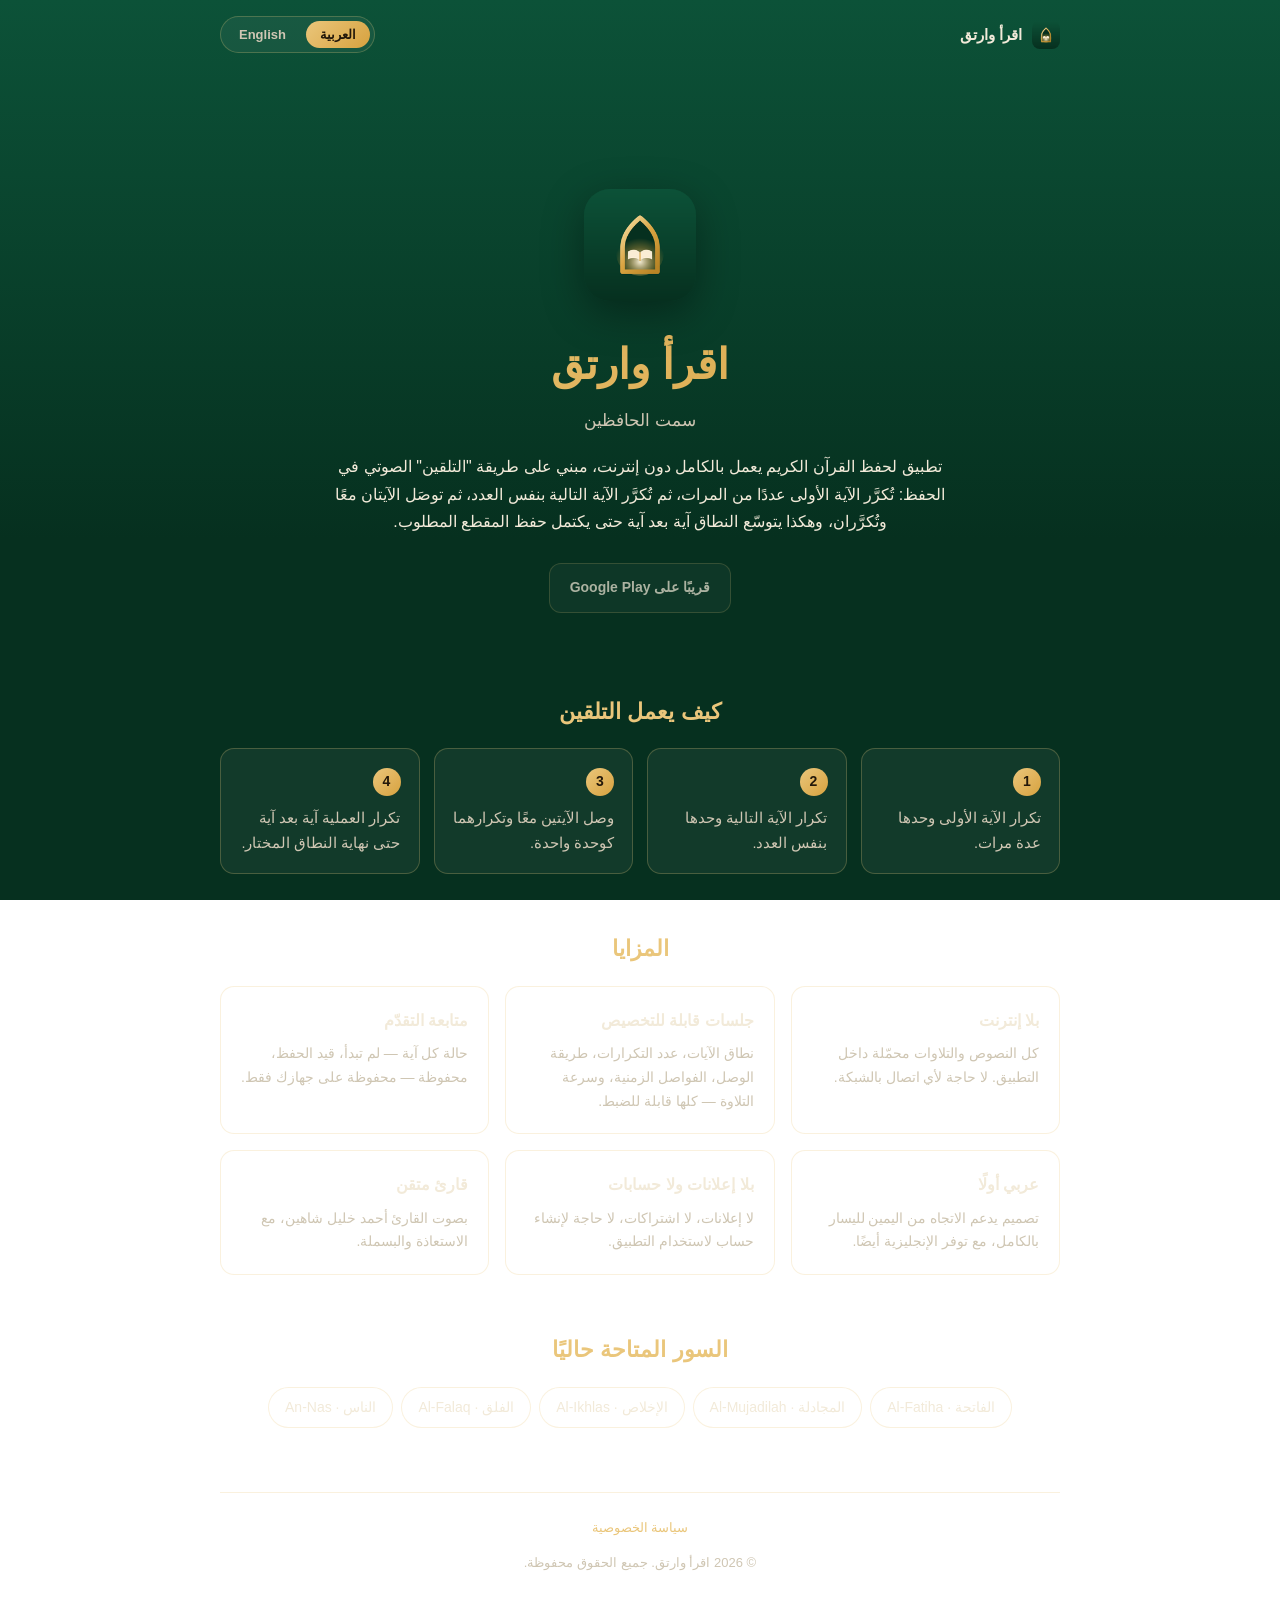
==== index.html @ 50572a0b "Add landing page and privacy policy for Iqra Wartaq Bilingual (Arabic/English) static site describin" ====
<!doctype html>
<html lang="ar">
<head>
<meta charset="utf-8">
<meta name="viewport" content="width=device-width, initial-scale=1">
<title>اقرأ وارتق — Iqra Wartaq</title>
<meta name="description" content="Offline Quran memorization app using talqeen-style spaced audio repetition. تطبيق لحفظ القرآن الكريم بالتكرار الصوتي بطريقة التلقين، دون إنترنت.">
<link rel="icon" href="assets/favicon-32.png">
<link rel="stylesheet" href="style.css">
</head>
<body dir="rtl">

<header class="top">
  <a class="brand-mini" href="index.html">
    <img src="assets/icon-192.png" alt="">
    <span data-lang-panel="ar" class="active">اقرأ وارتق</span>
    <span data-lang-panel="en">Iqra Wartaq</span>
  </a>
  <div class="lang-toggle">
    <button data-lang-btn="ar" class="active">العربية</button>
    <button data-lang-btn="en">English</button>
  </div>
</header>

<div class="wrap">

  <section class="hero">
    <img class="icon" src="assets/icon-192.png" alt="Iqra Wartaq icon">

    <div data-lang-panel="ar" class="active">
      <h1>اقرأ وارتق</h1>
      <p class="slogan">سمت الحافظين</p>
      <p class="pitch">
        تطبيق لحفظ القرآن الكريم يعمل بالكامل دون إنترنت، مبني على طريقة
        "التلقين" الصوتي في الحفظ: تُكرَّر الآية الأولى عددًا من المرات، ثم
        تُكرَّر الآية التالية بنفس العدد، ثم توصَل الآيتان معًا وتُكرَّران،
        وهكذا يتوسّع النطاق آية بعد آية حتى يكتمل حفظ المقطع المطلوب.
      </p>
    </div>
    <div data-lang-panel="en">
      <h1>Iqra Wartaq</h1>
      <p class="slogan">The Path of Those Who Memorize</p>
      <p class="pitch">
        A fully offline Quran memorization (hifz) app built around
        talqeen-style spaced repetition of audio: the app plays one ayah a
        set number of times, then the next ayah the same number of times,
        then joins the two and plays the pair, continuing outward until the
        whole selected range is memorized.
      </p>
    </div>

    <div class="badges">
      <span class="badge disabled">
        <span data-lang-panel="ar" class="active">قريبًا على Google Play</span>
        <span data-lang-panel="en">Coming soon on Google Play</span>
      </span>
    </div>
  </section>

  <section>
    <h2>
      <span data-lang-panel="ar" class="active">كيف يعمل التلقين</span>
      <span data-lang-panel="en">How talqeen works</span>
    </h2>
    <div class="steps">
      <div class="step">
        <span class="num">1</span>
        <p data-lang-panel="ar" class="active">تكرار الآية الأولى وحدها عدة مرات.</p>
        <p data-lang-panel="en">Repeat the first ayah alone, several times.</p>
      </div>
      <div class="step">
        <span class="num">2</span>
        <p data-lang-panel="ar" class="active">تكرار الآية التالية وحدها بنفس العدد.</p>
        <p data-lang-panel="en">Repeat the next ayah alone, the same number of times.</p>
      </div>
      <div class="step">
        <span class="num">3</span>
        <p data-lang-panel="ar" class="active">وصل الآيتين معًا وتكرارهما كوحدة واحدة.</p>
        <p data-lang-panel="en">Join both ayahs and repeat them together as one unit.</p>
      </div>
      <div class="step">
        <span class="num">4</span>
        <p data-lang-panel="ar" class="active">تكرار العملية آية بعد آية حتى نهاية النطاق المختار.</p>
        <p data-lang-panel="en">Repeat the pattern ayah after ayah until the chosen range is complete.</p>
      </div>
    </div>
  </section>

  <section>
    <h2>
      <span data-lang-panel="ar" class="active">المزايا</span>
      <span data-lang-panel="en">Features</span>
    </h2>
    <div class="features">
      <div class="feature">
        <h3 data-lang-panel="ar" class="active">بلا إنترنت</h3>
        <h3 data-lang-panel="en">Fully offline</h3>
        <p data-lang-panel="ar" class="active">كل النصوص والتلاوات محمّلة داخل التطبيق. لا حاجة لأي اتصال بالشبكة.</p>
        <p data-lang-panel="en">Every text and recitation is bundled in the app — no network connection needed, ever.</p>
      </div>
      <div class="feature">
        <h3 data-lang-panel="ar" class="active">جلسات قابلة للتخصيص</h3>
        <h3 data-lang-panel="en">Configurable sessions</h3>
        <p data-lang-panel="ar" class="active">نطاق الآيات، عدد التكرارات، طريقة الوصل، الفواصل الزمنية، وسرعة التلاوة — كلها قابلة للضبط.</p>
        <p data-lang-panel="en">Ayah range, repetition count, connect mode, pause lengths, and playback speed are all adjustable.</p>
      </div>
      <div class="feature">
        <h3 data-lang-panel="ar" class="active">متابعة التقدّم</h3>
        <h3 data-lang-panel="en">Progress tracking</h3>
        <p data-lang-panel="ar" class="active">حالة كل آية — لم تبدأ، قيد الحفظ، محفوظة — محفوظة على جهازك فقط.</p>
        <p data-lang-panel="en">Every ayah's status — not started, in progress, memorized — saved only on your device.</p>
      </div>
      <div class="feature">
        <h3 data-lang-panel="ar" class="active">عربي أولًا</h3>
        <h3 data-lang-panel="en">Arabic-first</h3>
        <p data-lang-panel="ar" class="active">تصميم يدعم الاتجاه من اليمين لليسار بالكامل، مع توفر الإنجليزية أيضًا.</p>
        <p data-lang-panel="en">Full right-to-left layout by default, with an English interface also available.</p>
      </div>
      <div class="feature">
        <h3 data-lang-panel="ar" class="active">بلا إعلانات ولا حسابات</h3>
        <h3 data-lang-panel="en">No ads, no accounts</h3>
        <p data-lang-panel="ar" class="active">لا إعلانات، لا اشتراكات، لا حاجة لإنشاء حساب لاستخدام التطبيق.</p>
        <p data-lang-panel="en">No ads, no subscriptions, no account required to use the app.</p>
      </div>
      <div class="feature">
        <h3 data-lang-panel="ar" class="active">قارئ متقن</h3>
        <h3 data-lang-panel="en">A trusted reciter</h3>
        <p data-lang-panel="ar" class="active">بصوت القارئ أحمد خليل شاهين، مع الاستعاذة والبسملة.</p>
        <p data-lang-panel="en">Recited by Ahmed Khalil Shaheen, with isti'adhah and bismillah.</p>
      </div>
    </div>
  </section>

  <section>
    <h2>
      <span data-lang-panel="ar" class="active">السور المتاحة حاليًا</span>
      <span data-lang-panel="en">Currently available surahs</span>
    </h2>
    <div class="surah-list">
      <span class="surah-chip">الفاتحة · Al-Fatiha</span>
      <span class="surah-chip">المجادلة · Al-Mujadilah</span>
      <span class="surah-chip">الإخلاص · Al-Ikhlas</span>
      <span class="surah-chip">الفلق · Al-Falaq</span>
      <span class="surah-chip">الناس · An-Nas</span>
    </div>
  </section>

  <footer>
    <div class="footer-links">
      <a href="privacy.html">
        <span data-lang-panel="ar" class="active">سياسة الخصوصية</span>
        <span data-lang-panel="en">Privacy Policy</span>
      </a>
    </div>
    <p>
      <span data-lang-panel="ar" class="active">© 2026 اقرأ وارتق. جميع الحقوق محفوظة.</span>
      <span data-lang-panel="en">© 2026 Iqra Wartaq. All rights reserved.</span>
    </p>
  </footer>

</div>

<script src="script.js"></script>
</body>
</html>
---- style.css ----
:root {
  --green-dark: #06301f;
  --green: #0c5238;
  --green-light: #0f6644;
  --gold-light: #eac67b;
  --gold: #d7a23f;
  --ink: #f2ead9;
  --ink-dim: #cfc6b3;
  --card-bg: rgba(255, 255, 255, 0.05);
  --card-border: rgba(234, 198, 123, 0.25);
  --max-width: 880px;
}

* {
  box-sizing: border-box;
}

html {
  scroll-behavior: smooth;
}

body {
  margin: 0;
  min-height: 100vh;
  font-family: "Segoe UI", Tahoma, Geneva, Verdana, sans-serif;
  color: var(--ink);
  background: linear-gradient(180deg, var(--green) 0%, var(--green-dark) 60%);
  background-attachment: fixed;
  line-height: 1.7;
}

body[dir="rtl"] {
  font-family: "Segoe UI", Tahoma, "Arial", sans-serif;
}

a {
  color: var(--gold-light);
}

.wrap {
  max-width: var(--max-width);
  margin: 0 auto;
  padding: 24px 20px 64px;
}

header.top {
  display: flex;
  align-items: center;
  justify-content: space-between;
  padding: 16px 20px;
  max-width: var(--max-width);
  margin: 0 auto;
}

.brand-mini {
  display: flex;
  align-items: center;
  gap: 10px;
  font-weight: 600;
  text-decoration: none;
  color: var(--ink);
  font-size: 15px;
}

.brand-mini img {
  width: 28px;
  height: 28px;
  border-radius: 8px;
}

.lang-toggle {
  display: flex;
  gap: 6px;
  background: var(--card-bg);
  border: 1px solid var(--card-border);
  border-radius: 999px;
  padding: 4px;
}

.lang-toggle button {
  border: none;
  background: transparent;
  color: var(--ink-dim);
  padding: 6px 14px;
  border-radius: 999px;
  cursor: pointer;
  font-size: 13px;
  font-weight: 600;
}

.lang-toggle button.active {
  background: linear-gradient(135deg, var(--gold-light), var(--gold));
  color: #23180a;
}

.hero {
  text-align: center;
  padding: 40px 0 24px;
}

.hero img.icon {
  width: 112px;
  height: 112px;
  border-radius: 26px;
  box-shadow: 0 12px 40px rgba(0, 0, 0, 0.35);
  margin-bottom: 20px;
}

.hero h1 {
  font-size: clamp(28px, 5vw, 42px);
  margin: 0 0 6px;
  background: linear-gradient(135deg, var(--gold-light), var(--gold));
  -webkit-background-clip: text;
  background-clip: text;
  color: transparent;
}

.hero .slogan {
  font-size: 17px;
  color: var(--ink-dim);
  margin: 0 0 18px;
}

.hero p.pitch {
  max-width: 620px;
  margin: 0 auto 28px;
  font-size: 16px;
  color: var(--ink);
}

.badges {
  display: flex;
  justify-content: center;
  flex-wrap: wrap;
  gap: 12px;
}

.badge {
  display: inline-flex;
  align-items: center;
  gap: 8px;
  padding: 12px 20px;
  border-radius: 12px;
  border: 1px solid var(--card-border);
  background: var(--card-bg);
  color: var(--ink);
  font-size: 14px;
  font-weight: 600;
  text-decoration: none;
}

.badge.disabled {
  opacity: 0.7;
  cursor: default;
}

section {
  margin-top: 56px;
}

section h2 {
  font-size: 22px;
  color: var(--gold-light);
  margin-bottom: 18px;
  text-align: center;
}

.steps {
  display: grid;
  grid-template-columns: repeat(auto-fit, minmax(180px, 1fr));
  gap: 14px;
}

.step {
  background: var(--card-bg);
  border: 1px solid var(--card-border);
  border-radius: 14px;
  padding: 18px;
}

.step .num {
  display: inline-flex;
  align-items: center;
  justify-content: center;
  width: 28px;
  height: 28px;
  border-radius: 50%;
  background: linear-gradient(135deg, var(--gold-light), var(--gold));
  color: #23180a;
  font-weight: 700;
  font-size: 14px;
  margin-bottom: 10px;
}

.step p {
  margin: 0;
  font-size: 14.5px;
  color: var(--ink-dim);
}

.features {
  display: grid;
  grid-template-columns: repeat(auto-fit, minmax(220px, 1fr));
  gap: 16px;
}

.feature {
  background: var(--card-bg);
  border: 1px solid var(--card-border);
  border-radius: 14px;
  padding: 20px;
}

.feature h3 {
  margin: 0 0 8px;
  font-size: 16px;
  color: var(--ink);
}

.feature p {
  margin: 0;
  font-size: 14px;
  color: var(--ink-dim);
}

.surah-list {
  display: flex;
  flex-wrap: wrap;
  gap: 8px;
  justify-content: center;
}

.surah-chip {
  background: var(--card-bg);
  border: 1px solid var(--card-border);
  border-radius: 999px;
  padding: 8px 16px;
  font-size: 14px;
}

footer {
  margin-top: 64px;
  padding-top: 24px;
  border-top: 1px solid var(--card-border);
  text-align: center;
  font-size: 13px;
  color: var(--ink-dim);
}

footer a {
  color: var(--gold-light);
  text-decoration: none;
}

footer a:hover {
  text-decoration: underline;
}

.footer-links {
  display: flex;
  justify-content: center;
  gap: 18px;
  margin-bottom: 12px;
  flex-wrap: wrap;
}

/* Privacy policy page */
.policy h1 {
  color: var(--gold-light);
  font-size: 28px;
  text-align: center;
}

.policy .updated {
  text-align: center;
  color: var(--ink-dim);
  font-size: 13px;
  margin-bottom: 40px;
}

.policy h2 {
  color: var(--gold-light);
  font-size: 19px;
  margin-top: 34px;
}

.policy p,
.policy li {
  color: var(--ink);
  font-size: 15px;
}

.policy ul {
  padding-inline-start: 22px;
}

.back-link {
  display: inline-block;
  margin-bottom: 24px;
  font-size: 14px;
}

[data-lang-panel] {
  display: none;
}

[data-lang-panel].active {
  display: block;
}

@media (max-width: 480px) {
  header.top {
    padding: 14px 16px;
  }
  .wrap {
    padding: 16px 16px 48px;
  }
}
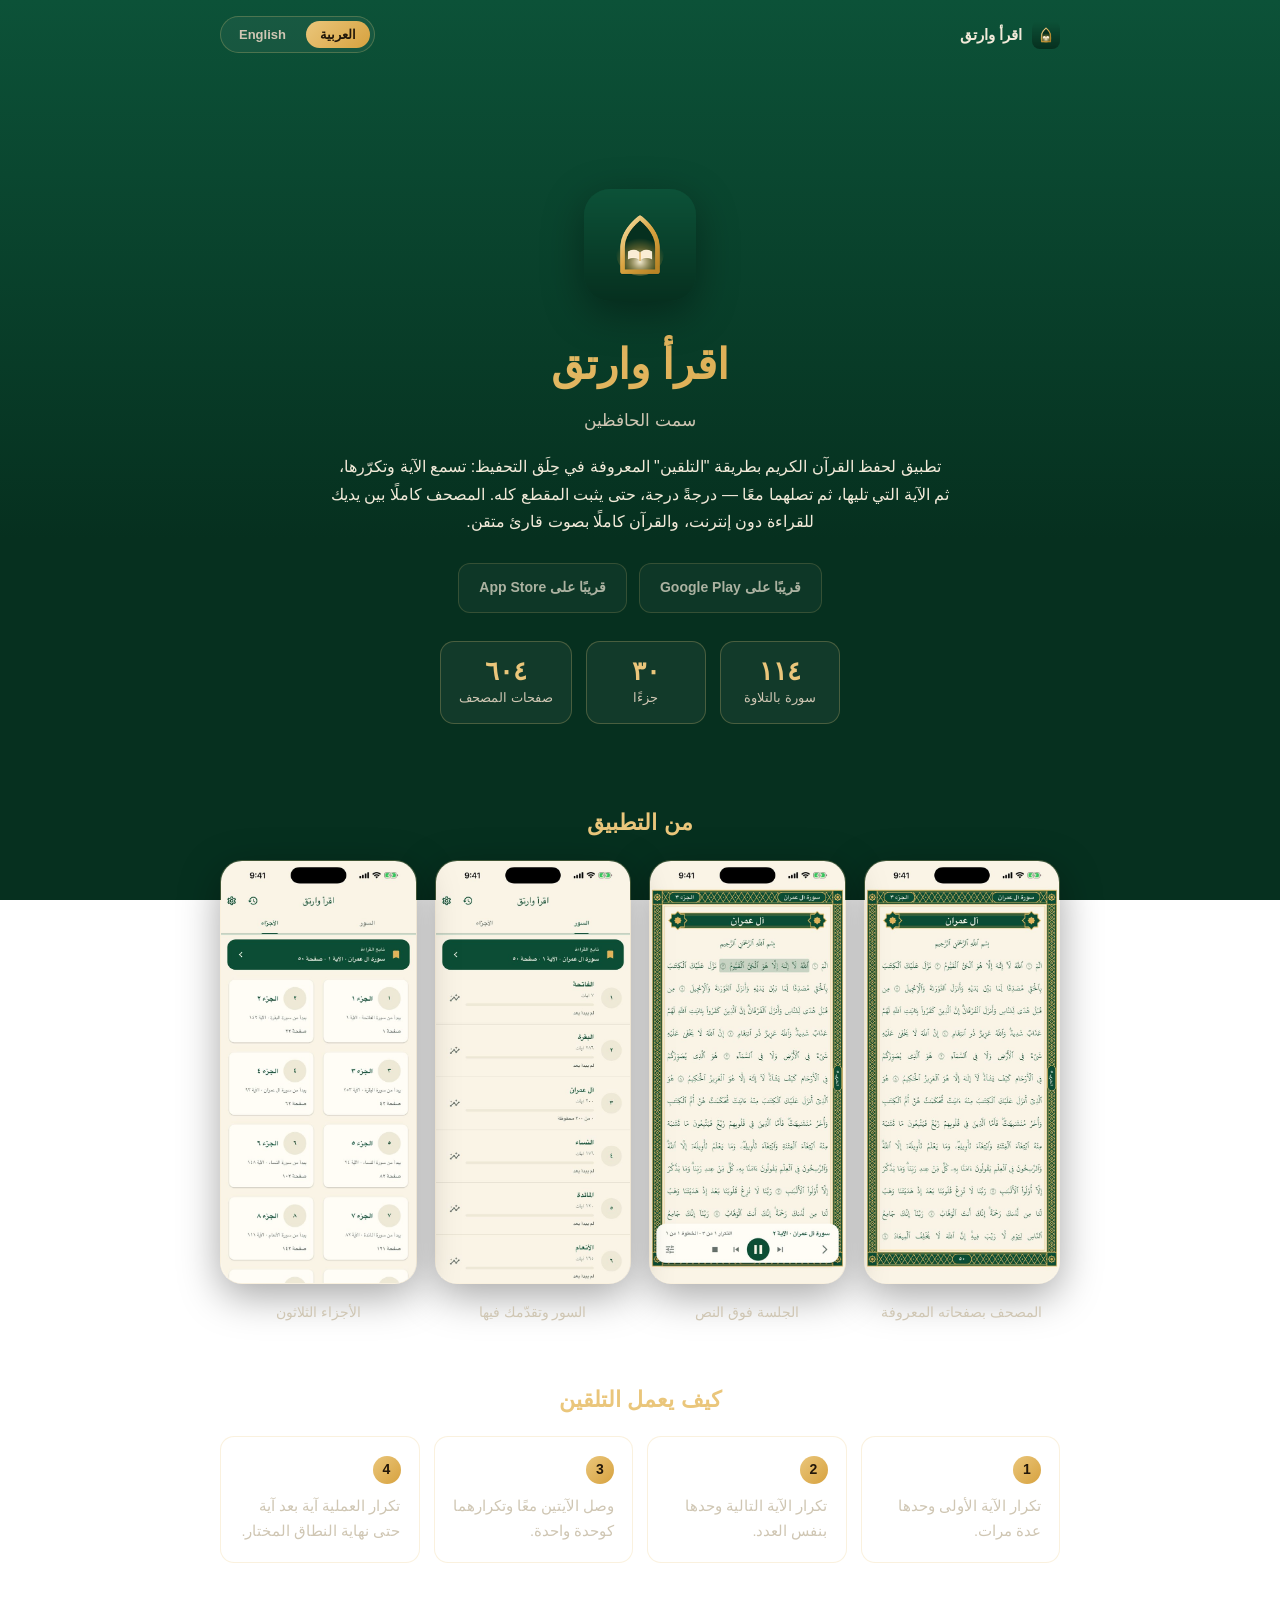
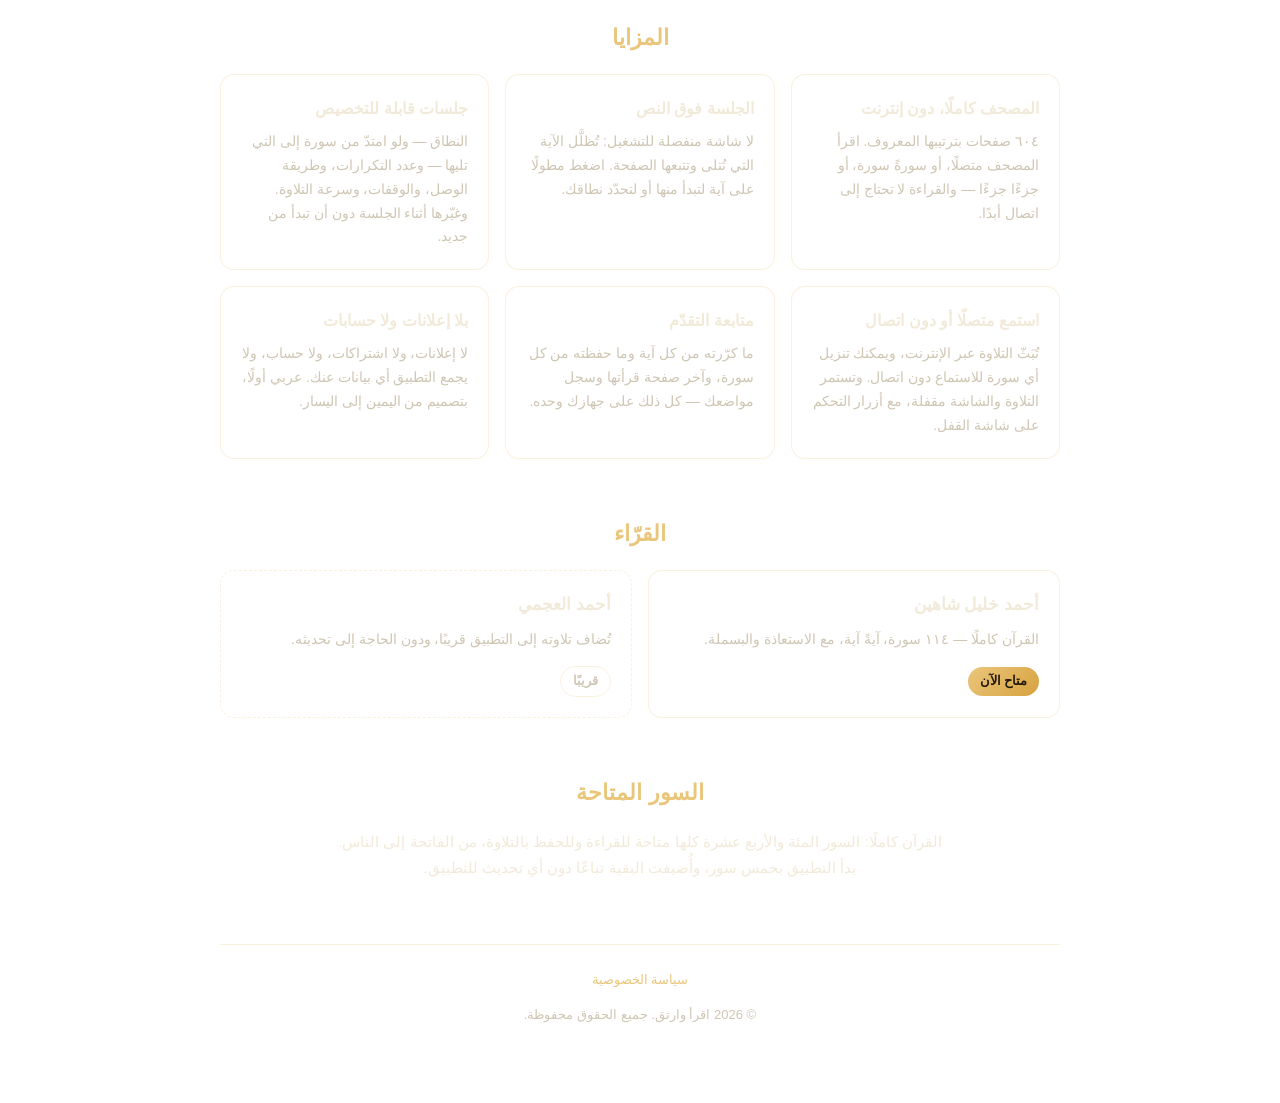
==== commit 2bb3641a: "The site catches up with the app: the whole Quran, the mushaf, and a true privacy policy The landing" ====
--- a/index.html
+++ b/index.html
@@ -4,7 +4,7 @@
 <meta charset="utf-8">
 <meta name="viewport" content="width=device-width, initial-scale=1">
 <title>اقرأ وارتق — Iqra Wartaq</title>
-<meta name="description" content="Offline Quran memorization app using talqeen-style spaced audio repetition. تطبيق لحفظ القرآن الكريم بالتكرار الصوتي بطريقة التلقين، دون إنترنت.">
+<meta name="description" content="Quran memorization by talqeen-style repetition: the whole mushaf to read offline, all 114 surahs recited by Ahmed Khalil Shaheen. تطبيق لحفظ القرآن الكريم بطريقة التلقين: المصحف كاملًا للقراءة دون إنترنت، و١١٤ سورة بصوت الشيخ أحمد خليل شاهين.">
 <link rel="icon" href="assets/favicon-32.png">
 <link rel="stylesheet" href="style.css">
 </head>
@@ -31,21 +31,21 @@
       <h1>اقرأ وارتق</h1>
       <p class="slogan">سمت الحافظين</p>
       <p class="pitch">
-        تطبيق لحفظ القرآن الكريم يعمل بالكامل دون إنترنت، مبني على طريقة
-        "التلقين" الصوتي في الحفظ: تُكرَّر الآية الأولى عددًا من المرات، ثم
-        تُكرَّر الآية التالية بنفس العدد، ثم توصَل الآيتان معًا وتُكرَّران،
-        وهكذا يتوسّع النطاق آية بعد آية حتى يكتمل حفظ المقطع المطلوب.
+        تطبيق لحفظ القرآن الكريم بطريقة "التلقين" المعروفة في حِلَق التحفيظ:
+        تسمع الآية وتكرّرها، ثم الآية التي تليها، ثم تصلهما معًا — درجةً
+        درجة، حتى يثبت المقطع كله. المصحف كاملًا بين يديك للقراءة دون
+        إنترنت، والقرآن كاملًا بصوت قارئ متقن.
       </p>
     </div>
     <div data-lang-panel="en">
       <h1>Iqra Wartaq</h1>
       <p class="slogan">The Path of Those Who Memorize</p>
       <p class="pitch">
-        A fully offline Quran memorization (hifz) app built around
-        talqeen-style spaced repetition of audio: the app plays one ayah a
-        set number of times, then the next ayah the same number of times,
-        then joins the two and plays the pair, continuing outward until the
-        whole selected range is memorized.
+        A Quran memorization (hifz) app built on talqeen, the method of the
+        halaqa: hear an ayah and repeat it, then the next ayah, then both
+        joined together — one rung at a time, until the whole passage holds.
+        The whole mushaf to read offline, and the whole Quran in the voice
+        of a careful reciter.
       </p>
     </div>
 
@@ -54,6 +54,72 @@
         <span data-lang-panel="ar" class="active">قريبًا على Google Play</span>
         <span data-lang-panel="en">Coming soon on Google Play</span>
       </span>
+      <span class="badge disabled">
+        <span data-lang-panel="ar" class="active">قريبًا على App Store</span>
+        <span data-lang-panel="en">Coming soon on the App Store</span>
+      </span>
+    </div>
+
+    <div class="stats">
+      <div class="stat">
+        <strong data-lang-panel="ar" class="active">١١٤</strong>
+        <strong data-lang-panel="en">114</strong>
+        <span data-lang-panel="ar" class="active">سورة بالتلاوة</span>
+        <span data-lang-panel="en">surahs recited</span>
+      </div>
+      <div class="stat">
+        <strong data-lang-panel="ar" class="active">٣٠</strong>
+        <strong data-lang-panel="en">30</strong>
+        <span data-lang-panel="ar" class="active">جزءًا</span>
+        <span data-lang-panel="en">ajzaa</span>
+      </div>
+      <div class="stat">
+        <strong data-lang-panel="ar" class="active">٦٠٤</strong>
+        <strong data-lang-panel="en">604</strong>
+        <span data-lang-panel="ar" class="active">صفحات المصحف</span>
+        <span data-lang-panel="en">mushaf pages</span>
+      </div>
+    </div>
+  </section>
+
+  <section>
+    <h2>
+      <span data-lang-panel="ar" class="active">من التطبيق</span>
+      <span data-lang-panel="en">From the app</span>
+    </h2>
+    <div class="screens">
+      <figure>
+        <img src="assets/screens/01-reading.jpg" loading="lazy" width="600" height="1304"
+             alt="صفحة من المصحف داخل التطبيق — A mushaf page in the app">
+        <figcaption>
+          <span data-lang-panel="ar" class="active">المصحف بصفحاته المعروفة</span>
+          <span data-lang-panel="en">The mushaf, page for page</span>
+        </figcaption>
+      </figure>
+      <figure>
+        <img src="assets/screens/02-session.jpg" loading="lazy" width="600" height="1304"
+             alt="جلسة حفظ فوق نص المصحف — A memorization session over the text">
+        <figcaption>
+          <span data-lang-panel="ar" class="active">الجلسة فوق النص</span>
+          <span data-lang-panel="en">The session, over the text</span>
+        </figcaption>
+      </figure>
+      <figure>
+        <img src="assets/screens/03-home.jpg" loading="lazy" width="600" height="1304"
+             alt="قائمة السور وتقدّم الحفظ — The surah list with progress">
+        <figcaption>
+          <span data-lang-panel="ar" class="active">السور وتقدّمك فيها</span>
+          <span data-lang-panel="en">The surahs, and your progress</span>
+        </figcaption>
+      </figure>
+      <figure>
+        <img src="assets/screens/05-ajzaa.jpg" loading="lazy" width="600" height="1304"
+             alt="الأجزاء الثلاثون — The thirty ajzaa">
+        <figcaption>
+          <span data-lang-panel="ar" class="active">الأجزاء الثلاثون</span>
+          <span data-lang-panel="en">The thirty ajzaa</span>
+        </figcaption>
+      </figure>
     </div>
   </section>
 
@@ -93,56 +159,88 @@
     </h2>
     <div class="features">
       <div class="feature">
-        <h3 data-lang-panel="ar" class="active">بلا إنترنت</h3>
-        <h3 data-lang-panel="en">Fully offline</h3>
-        <p data-lang-panel="ar" class="active">كل النصوص والتلاوات محمّلة داخل التطبيق. لا حاجة لأي اتصال بالشبكة.</p>
-        <p data-lang-panel="en">Every text and recitation is bundled in the app — no network connection needed, ever.</p>
+        <h3 data-lang-panel="ar" class="active">المصحف كاملًا، دون إنترنت</h3>
+        <h3 data-lang-panel="en">The whole mushaf, offline</h3>
+        <p data-lang-panel="ar" class="active">٦٠٤ صفحات بترتيبها المعروف. اقرأ المصحف متصلًا، أو سورةً سورة، أو جزءًا جزءًا — والقراءة لا تحتاج إلى اتصال أبدًا.</p>
+        <p data-lang-panel="en">All 604 pages as they are printed. Read cover to cover, or one surah or one juz at a time — reading never needs a connection.</p>
+      </div>
+      <div class="feature">
+        <h3 data-lang-panel="ar" class="active">الجلسة فوق النص</h3>
+        <h3 data-lang-panel="en">The session plays over the text</h3>
+        <p data-lang-panel="ar" class="active">لا شاشة منفصلة للتشغيل: تُظلَّل الآية التي تُتلى وتتبعها الصفحة. اضغط مطولًا على آية لتبدأ منها أو لتحدّد نطاقك.</p>
+        <p data-lang-panel="en">No separate player screen: the ayah being recited is marked and the page follows it. Long-press an ayah to start from it or to set your range.</p>
       </div>
       <div class="feature">
         <h3 data-lang-panel="ar" class="active">جلسات قابلة للتخصيص</h3>
         <h3 data-lang-panel="en">Configurable sessions</h3>
-        <p data-lang-panel="ar" class="active">نطاق الآيات، عدد التكرارات، طريقة الوصل، الفواصل الزمنية، وسرعة التلاوة — كلها قابلة للضبط.</p>
-        <p data-lang-panel="en">Ayah range, repetition count, connect mode, pause lengths, and playback speed are all adjustable.</p>
+        <p data-lang-panel="ar" class="active">النطاق — ولو امتدّ من سورة إلى التي تليها — وعدد التكرارات، وطريقة الوصل، والوقفات، وسرعة التلاوة. وغيّرها أثناء الجلسة دون أن تبدأ من جديد.</p>
+        <p data-lang-panel="en">The range — even from one surah into the next — the repeats, the way of joining, the pauses and the speed. Change them mid-session without starting over.</p>
+      </div>
+      <div class="feature">
+        <h3 data-lang-panel="ar" class="active">استمع متصلًا أو دون اتصال</h3>
+        <h3 data-lang-panel="en">Stream, or download</h3>
+        <p data-lang-panel="ar" class="active">تُبَثّ التلاوة عبر الإنترنت، ويمكنك تنزيل أي سورة للاستماع دون اتصال. وتستمر التلاوة والشاشة مقفلة، مع أزرار التحكم على شاشة القفل.</p>
+        <p data-lang-panel="en">Recitation streams, and any surah can be downloaded to listen offline. It keeps playing with the screen locked, with controls on the lock screen.</p>
       </div>
       <div class="feature">
         <h3 data-lang-panel="ar" class="active">متابعة التقدّم</h3>
         <h3 data-lang-panel="en">Progress tracking</h3>
-        <p data-lang-panel="ar" class="active">حالة كل آية — لم تبدأ، قيد الحفظ، محفوظة — محفوظة على جهازك فقط.</p>
-        <p data-lang-panel="en">Every ayah's status — not started, in progress, memorized — saved only on your device.</p>
-      </div>
-      <div class="feature">
-        <h3 data-lang-panel="ar" class="active">عربي أولًا</h3>
-        <h3 data-lang-panel="en">Arabic-first</h3>
-        <p data-lang-panel="ar" class="active">تصميم يدعم الاتجاه من اليمين لليسار بالكامل، مع توفر الإنجليزية أيضًا.</p>
-        <p data-lang-panel="en">Full right-to-left layout by default, with an English interface also available.</p>
+        <p data-lang-panel="ar" class="active">ما كرّرته من كل آية وما حفظته من كل سورة، وآخر صفحة قرأتها وسجل مواضعك — كل ذلك على جهازك وحده.</p>
+        <p data-lang-panel="en">How often you have repeated each ayah, what you have memorized of each surah, the last page you read and your recent places — all of it on your device only.</p>
       </div>
       <div class="feature">
         <h3 data-lang-panel="ar" class="active">بلا إعلانات ولا حسابات</h3>
         <h3 data-lang-panel="en">No ads, no accounts</h3>
-        <p data-lang-panel="ar" class="active">لا إعلانات، لا اشتراكات، لا حاجة لإنشاء حساب لاستخدام التطبيق.</p>
-        <p data-lang-panel="en">No ads, no subscriptions, no account required to use the app.</p>
-      </div>
-      <div class="feature">
-        <h3 data-lang-panel="ar" class="active">قارئ متقن</h3>
-        <h3 data-lang-panel="en">A trusted reciter</h3>
-        <p data-lang-panel="ar" class="active">بصوت القارئ أحمد خليل شاهين، مع الاستعاذة والبسملة.</p>
-        <p data-lang-panel="en">Recited by Ahmed Khalil Shaheen, with isti'adhah and bismillah.</p>
-      </div>
-    </div>
-  </section>
-
-  <section>
-    <h2>
-      <span data-lang-panel="ar" class="active">السور المتاحة حاليًا</span>
-      <span data-lang-panel="en">Currently available surahs</span>
-    </h2>
-    <div class="surah-list">
-      <span class="surah-chip">الفاتحة · Al-Fatiha</span>
-      <span class="surah-chip">المجادلة · Al-Mujadilah</span>
-      <span class="surah-chip">الإخلاص · Al-Ikhlas</span>
-      <span class="surah-chip">الفلق · Al-Falaq</span>
-      <span class="surah-chip">الناس · An-Nas</span>
-    </div>
+        <p data-lang-panel="ar" class="active">لا إعلانات، ولا اشتراكات، ولا حساب، ولا يجمع التطبيق أي بيانات عنك. عربي أولًا، بتصميم من اليمين إلى اليسار.</p>
+        <p data-lang-panel="en">No ads, no subscriptions, no account, and the app collects nothing about you. Arabic-first, laid out right to left.</p>
+      </div>
+    </div>
+  </section>
+
+  <section>
+    <h2>
+      <span data-lang-panel="ar" class="active">القرّاء</span>
+      <span data-lang-panel="en">Reciters</span>
+    </h2>
+    <div class="reciters">
+      <div class="reciter">
+        <h3 data-lang-panel="ar" class="active">أحمد خليل شاهين</h3>
+        <h3 data-lang-panel="en">Ahmed Khalil Shaheen</h3>
+        <p data-lang-panel="ar" class="active">القرآن كاملًا — ١١٤ سورة، آيةً آية، مع الاستعاذة والبسملة.</p>
+        <p data-lang-panel="en">The whole Quran — all 114 surahs, ayah by ayah, with isti'adhah and basmala.</p>
+        <span class="tag available">
+          <span data-lang-panel="ar" class="active">متاح الآن</span>
+          <span data-lang-panel="en">Available now</span>
+        </span>
+      </div>
+      <div class="reciter soon">
+        <h3 data-lang-panel="ar" class="active">أحمد العجمي</h3>
+        <h3 data-lang-panel="en">Ahmed Al-Ajmi</h3>
+        <p data-lang-panel="ar" class="active">تُضاف تلاوته إلى التطبيق قريبًا، ودون الحاجة إلى تحديثه.</p>
+        <p data-lang-panel="en">His recitation is being added to the app soon — with no app update needed.</p>
+        <span class="tag">
+          <span data-lang-panel="ar" class="active">قريبًا</span>
+          <span data-lang-panel="en">Coming soon</span>
+        </span>
+      </div>
+    </div>
+  </section>
+
+  <section>
+    <h2>
+      <span data-lang-panel="ar" class="active">السور المتاحة</span>
+      <span data-lang-panel="en">Available surahs</span>
+    </h2>
+    <p class="all-surahs active" data-lang-panel="ar">
+      القرآن كاملًا: السور المئة والأربع عشرة كلها متاحة للقراءة وللحفظ
+      بالتلاوة، من الفاتحة إلى الناس. بدأ التطبيق بخمس سور، وأُضيفت البقية
+      تباعًا دون أي تحديث للتطبيق.
+    </p>
+    <p class="all-surahs" data-lang-panel="en">
+      The whole Quran: all 114 surahs are there to read and to memorize with
+      recitation, from Al-Fatiha to An-Nas. The app began with five surahs;
+      the rest were added one after another with no app update at all.
+    </p>
   </section>
 
   <footer>
--- a/style.css
+++ b/style.css
@@ -238,6 +238,111 @@
   font-size: 14px;
 }
 
+.stats {
+  display: flex;
+  justify-content: center;
+  flex-wrap: wrap;
+  gap: 14px;
+  margin-top: 28px;
+}
+
+.stat {
+  min-width: 120px;
+  padding: 14px 18px;
+  border-radius: 14px;
+  border: 1px solid var(--card-border);
+  background: var(--card-bg);
+}
+
+.stat strong {
+  font-size: 26px;
+  line-height: 1.2;
+  color: var(--gold-light);
+}
+
+.stat span {
+  font-size: 13px;
+  color: var(--ink-dim);
+}
+
+.screens {
+  display: grid;
+  grid-template-columns: repeat(auto-fit, minmax(170px, 1fr));
+  gap: 18px;
+}
+
+.screens figure {
+  margin: 0;
+  text-align: center;
+}
+
+.screens img {
+  width: 100%;
+  height: auto;
+  border-radius: 22px;
+  border: 1px solid var(--card-border);
+  box-shadow: 0 12px 40px rgba(0, 0, 0, 0.35);
+}
+
+.screens figcaption {
+  margin-top: 10px;
+  font-size: 13.5px;
+  color: var(--ink-dim);
+}
+
+.reciters {
+  display: grid;
+  grid-template-columns: repeat(auto-fit, minmax(240px, 1fr));
+  gap: 16px;
+}
+
+.reciter {
+  background: var(--card-bg);
+  border: 1px solid var(--card-border);
+  border-radius: 14px;
+  padding: 20px;
+}
+
+.reciter.soon {
+  border-style: dashed;
+}
+
+.reciter h3 {
+  margin: 0 0 8px;
+  font-size: 17px;
+  color: var(--ink);
+}
+
+.reciter p {
+  margin: 0 0 14px;
+  font-size: 14px;
+  color: var(--ink-dim);
+}
+
+.tag {
+  display: inline-block;
+  padding: 4px 12px;
+  border-radius: 999px;
+  border: 1px solid var(--card-border);
+  font-size: 12.5px;
+  font-weight: 600;
+  color: var(--ink-dim);
+}
+
+.tag.available {
+  border: none;
+  background: linear-gradient(135deg, var(--gold-light), var(--gold));
+  color: #23180a;
+}
+
+.all-surahs {
+  max-width: 620px;
+  margin: 0 auto;
+  text-align: center;
+  font-size: 15px;
+  color: var(--ink);
+}
+
 footer {
   margin-top: 64px;
   padding-top: 24px;
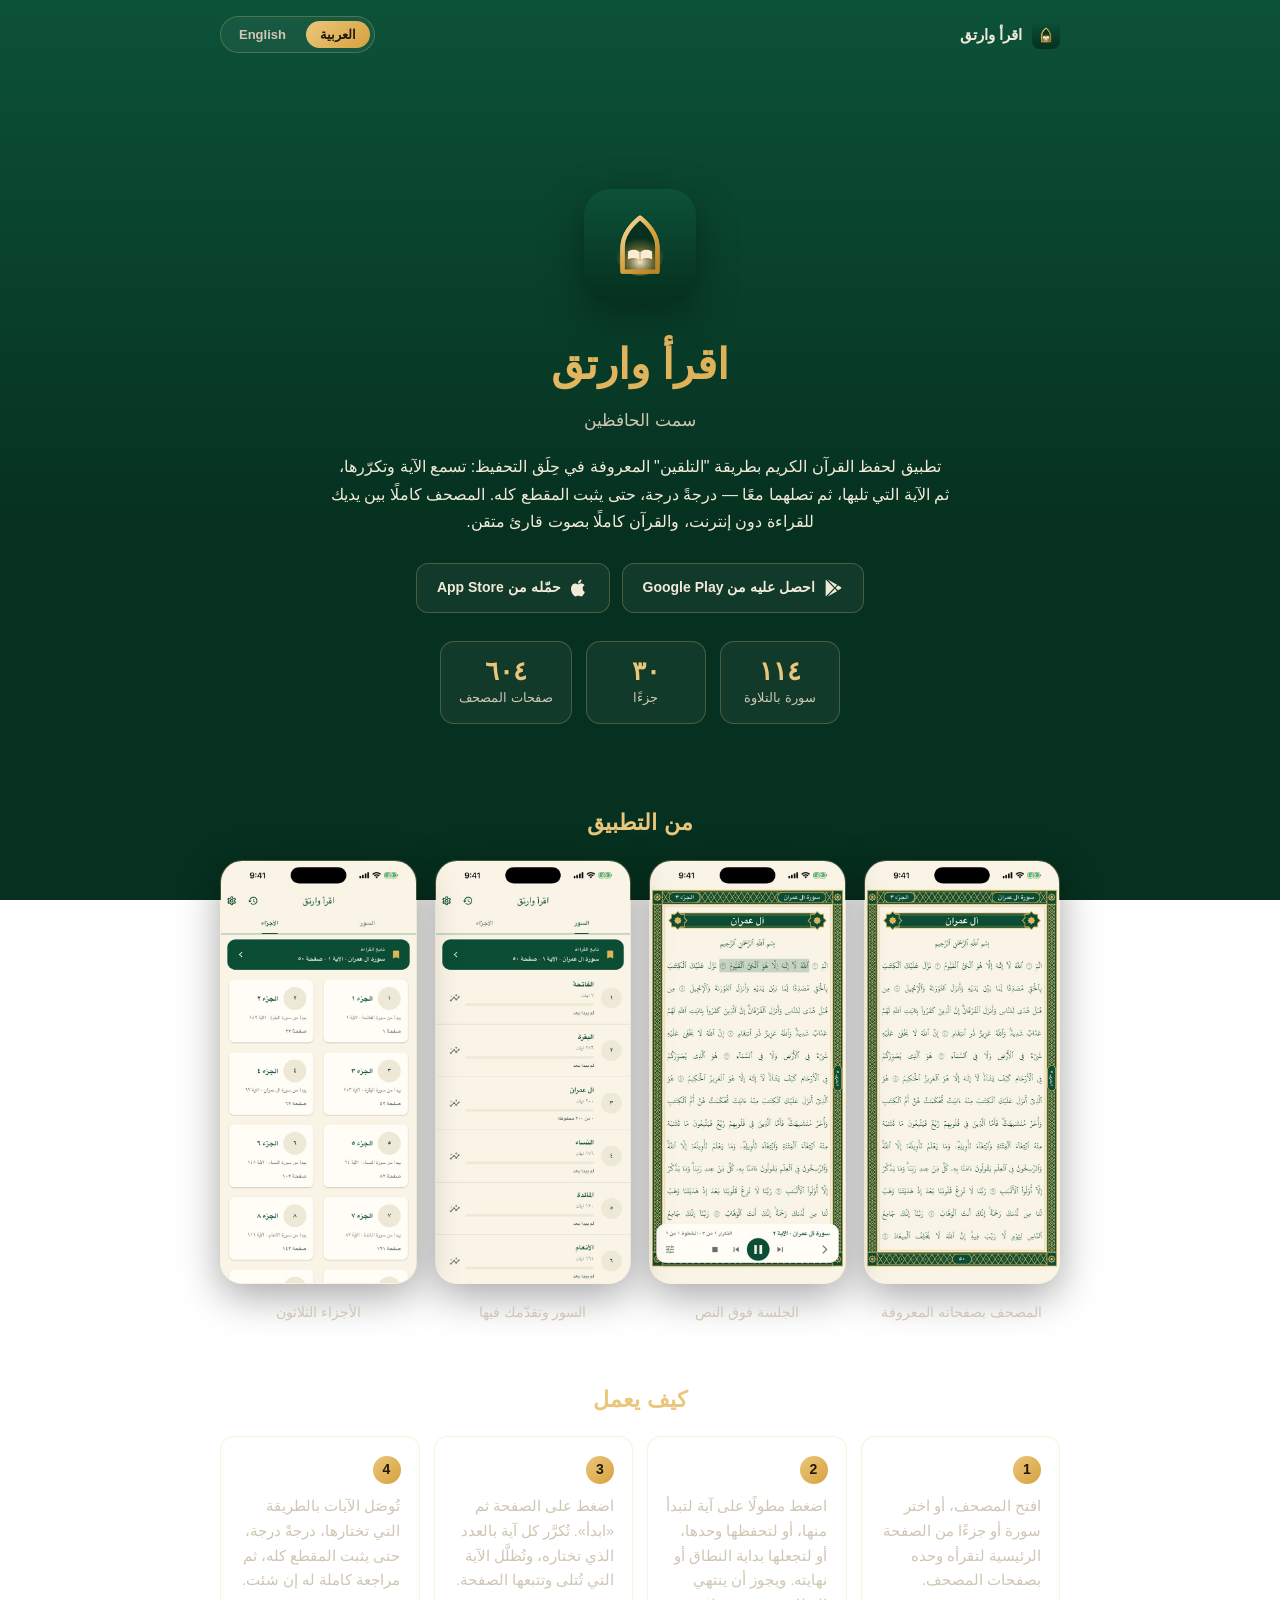
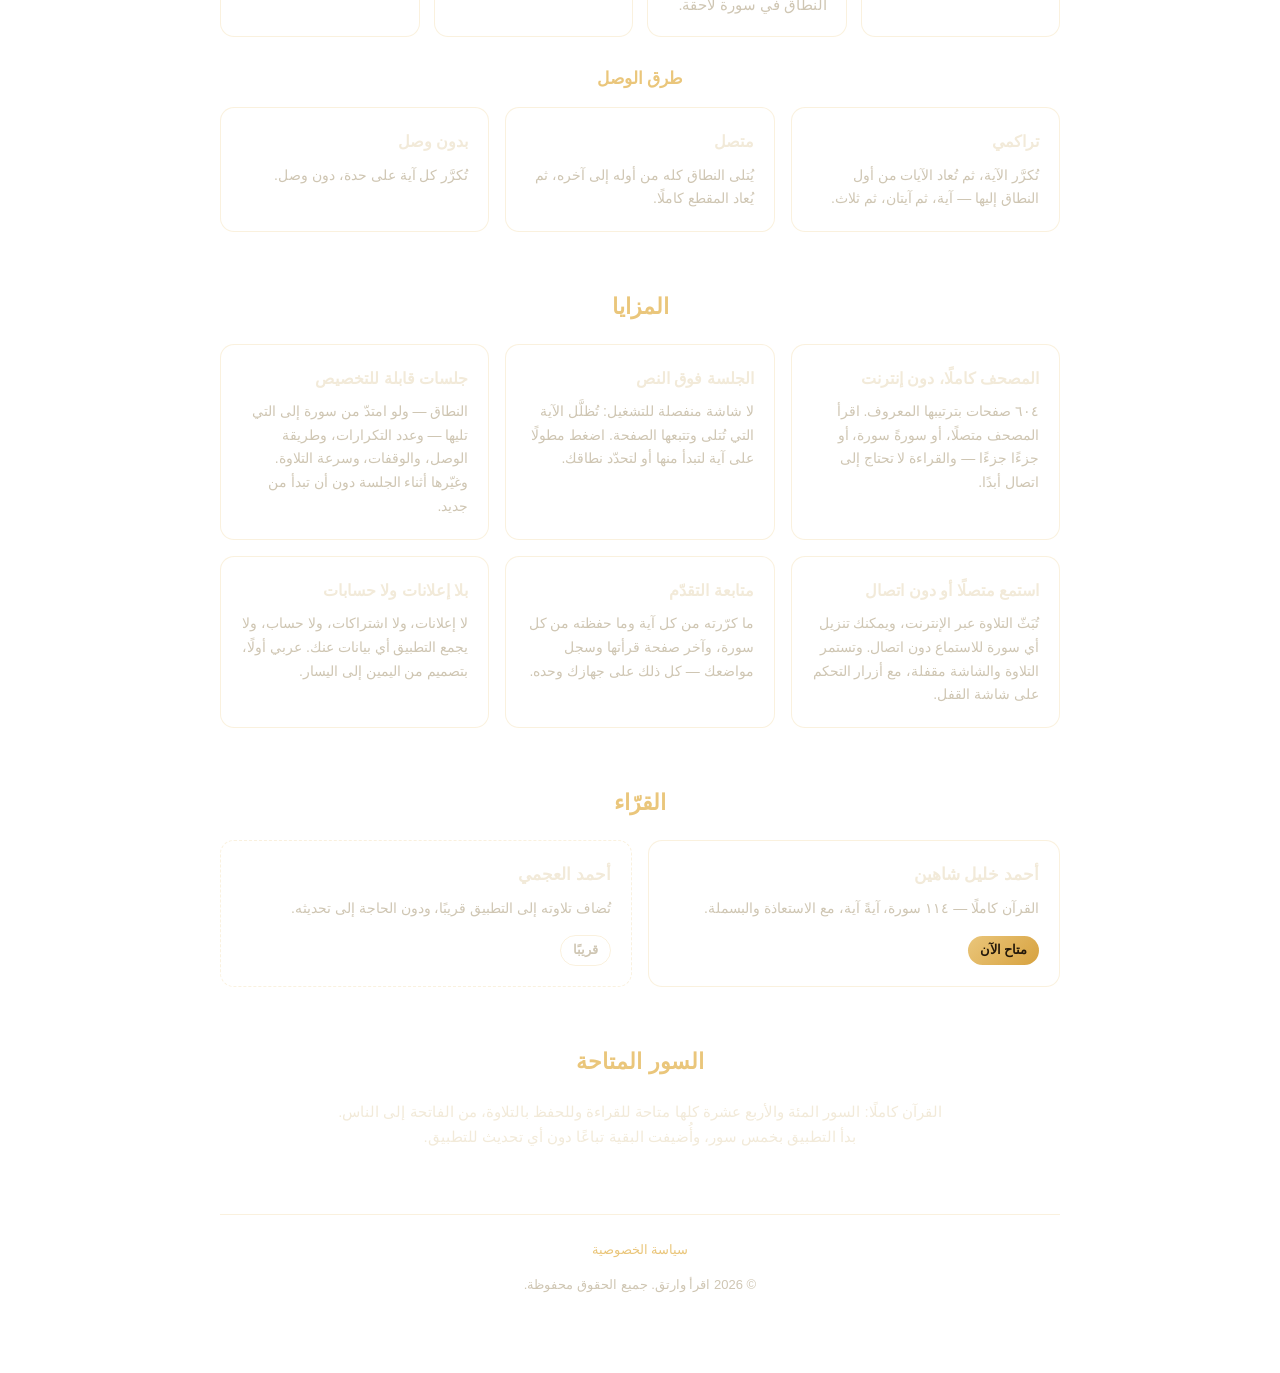
==== commit c4b1933c: "The app is on both stores: real store links, and how it works as the app does it The hero's "coming " ====
--- a/index.html
+++ b/index.html
@@ -50,14 +50,16 @@
     </div>
 
     <div class="badges">
-      <span class="badge disabled">
-        <span data-lang-panel="ar" class="active">قريبًا على Google Play</span>
-        <span data-lang-panel="en">Coming soon on Google Play</span>
-      </span>
-      <span class="badge disabled">
-        <span data-lang-panel="ar" class="active">قريبًا على App Store</span>
-        <span data-lang-panel="en">Coming soon on the App Store</span>
-      </span>
+      <a class="badge" href="https://play.google.com/store/apps/details?id=com.mirqat.app" target="_blank" rel="noopener">
+        <svg aria-hidden="true" viewBox="0 0 24 24" width="20" height="20"><path fill="currentColor" d="M3.6 2.2c-.3.3-.4.7-.4 1.2v17.2c0 .5.1.9.4 1.2l9.6-9.8-9.6-9.8Zm10.6 10.8 2.7 2.8-11.4 6.5 8.7-9.3Zm0-2L5.5 1.7l11.4 6.5-2.7 2.8Zm3.9-2.1 3.2 1.8c.9.5.9 1.8 0 2.3l-3.2 1.8-3-3 3-2.9Z"/></svg>
+        <span data-lang-panel="ar" class="active">احصل عليه من Google Play</span>
+        <span data-lang-panel="en">Get it on Google Play</span>
+      </a>
+      <a class="badge" href="https://apps.apple.com/us/app/%D8%A7%D9%82%D8%B1%D8%A3-%D9%88%D8%A7%D8%B1%D8%AA%D9%82/id6814146056" target="_blank" rel="noopener">
+        <svg aria-hidden="true" viewBox="0 0 24 24" width="20" height="20"><path fill="currentColor" d="M16.4 12.6c0-2.6 2.1-3.8 2.2-3.9-1.2-1.8-3.1-2-3.8-2-1.6-.2-3.1.9-3.9.9-.8 0-2-.9-3.4-.9-1.7 0-3.3 1-4.2 2.6-1.8 3.1-.5 7.7 1.3 10.2.9 1.2 1.9 2.6 3.2 2.6 1.3-.1 1.8-.8 3.3-.8 1.6 0 2 .8 3.4.8 1.4 0 2.3-1.3 3.1-2.5 1-1.4 1.4-2.8 1.4-2.9 0 0-2.6-1-2.6-4.1ZM13.9 5c.7-.9 1.2-2 1.1-3.2-1 0-2.3.7-3 1.6-.7.8-1.2 2-1.1 3.1 1.1.1 2.3-.6 3-1.5Z"/></svg>
+        <span data-lang-panel="ar" class="active">حمّله من App Store</span>
+        <span data-lang-panel="en">Download on the App Store</span>
+      </a>
     </div>
 
     <div class="stats">
@@ -125,29 +127,54 @@
 
   <section>
     <h2>
-      <span data-lang-panel="ar" class="active">كيف يعمل التلقين</span>
-      <span data-lang-panel="en">How talqeen works</span>
+      <span data-lang-panel="ar" class="active">كيف يعمل</span>
+      <span data-lang-panel="en">How it works</span>
     </h2>
     <div class="steps">
       <div class="step">
         <span class="num">1</span>
-        <p data-lang-panel="ar" class="active">تكرار الآية الأولى وحدها عدة مرات.</p>
-        <p data-lang-panel="en">Repeat the first ayah alone, several times.</p>
+        <p data-lang-panel="ar" class="active">افتح المصحف، أو اختر سورة أو جزءًا من الصفحة الرئيسية لتقرأه وحده بصفحات المصحف.</p>
+        <p data-lang-panel="en">Open the mushaf, or choose a surah or a juz from the home page to read on its own, in the mushaf's pages.</p>
       </div>
       <div class="step">
         <span class="num">2</span>
-        <p data-lang-panel="ar" class="active">تكرار الآية التالية وحدها بنفس العدد.</p>
-        <p data-lang-panel="en">Repeat the next ayah alone, the same number of times.</p>
+        <p data-lang-panel="ar" class="active">اضغط مطولًا على آية لتبدأ منها، أو لتحفظها وحدها، أو لتجعلها بداية النطاق أو نهايته. ويجوز أن ينتهي النطاق في سورة لاحقة.</p>
+        <p data-lang-panel="en">Long-press an ayah to start from it, to memorize it alone, or to make it the start or the end of your range. A range may end in a later surah.</p>
       </div>
       <div class="step">
         <span class="num">3</span>
-        <p data-lang-panel="ar" class="active">وصل الآيتين معًا وتكرارهما كوحدة واحدة.</p>
-        <p data-lang-panel="en">Join both ayahs and repeat them together as one unit.</p>
+        <p data-lang-panel="ar" class="active">اضغط على الصفحة ثم «ابدأ». تُكرَّر كل آية بالعدد الذي تختاره، وتُظلَّل الآية التي تُتلى وتتبعها الصفحة.</p>
+        <p data-lang-panel="en">Tap the page, then Start. Each ayah is repeated as many times as you choose; the ayah being recited is marked and the page follows it.</p>
       </div>
       <div class="step">
         <span class="num">4</span>
-        <p data-lang-panel="ar" class="active">تكرار العملية آية بعد آية حتى نهاية النطاق المختار.</p>
-        <p data-lang-panel="en">Repeat the pattern ayah after ayah until the chosen range is complete.</p>
+        <p data-lang-panel="ar" class="active">تُوصَل الآيات بالطريقة التي تختارها، درجةً درجة، حتى يثبت المقطع كله، ثم مراجعة كاملة له إن شئت.</p>
+        <p data-lang-panel="en">The ayahs are joined the way you choose, one rung at a time, until the whole passage holds, with a full review of it at the end if you wish.</p>
+      </div>
+    </div>
+
+    <h3 class="sub">
+      <span data-lang-panel="ar" class="active">طرق الوصل</span>
+      <span data-lang-panel="en">Ways of joining</span>
+    </h3>
+    <div class="features">
+      <div class="feature">
+        <h3 data-lang-panel="ar" class="active">تراكمي</h3>
+        <h3 data-lang-panel="en">Cumulative</h3>
+        <p data-lang-panel="ar" class="active">تُكرَّر الآية، ثم تُعاد الآيات من أول النطاق إليها — آية، ثم آيتان، ثم ثلاث.</p>
+        <p data-lang-panel="en">An ayah is repeated, then everything from the start of the range up to it — one ayah, then two, then three.</p>
+      </div>
+      <div class="feature">
+        <h3 data-lang-panel="ar" class="active">متصل</h3>
+        <h3 data-lang-panel="en">Continuous</h3>
+        <p data-lang-panel="ar" class="active">يُتلى النطاق كله من أوله إلى آخره، ثم يُعاد المقطع كاملًا.</p>
+        <p data-lang-panel="en">The whole range is recited straight through, then the whole pass repeats.</p>
+      </div>
+      <div class="feature">
+        <h3 data-lang-panel="ar" class="active">بدون وصل</h3>
+        <h3 data-lang-panel="en">No joining</h3>
+        <p data-lang-panel="ar" class="active">تُكرَّر كل آية على حدة، دون وصل.</p>
+        <p data-lang-panel="en">Each ayah is repeated on its own.</p>
       </div>
     </div>
   </section>
--- a/style.css
+++ b/style.css
@@ -149,6 +149,12 @@
   text-decoration: none;
 }
 
+a.badge:hover,
+a.badge:focus-visible {
+  border-color: var(--gold);
+  color: var(--gold-light);
+}
+
 .badge.disabled {
   opacity: 0.7;
   cursor: default;
@@ -198,6 +204,13 @@
   color: var(--ink-dim);
 }
 
+h3.sub {
+  margin: 28px 0 14px;
+  font-size: 17px;
+  color: var(--gold-light);
+  text-align: center;
+}
+
 .features {
   display: grid;
   grid-template-columns: repeat(auto-fit, minmax(220px, 1fr));
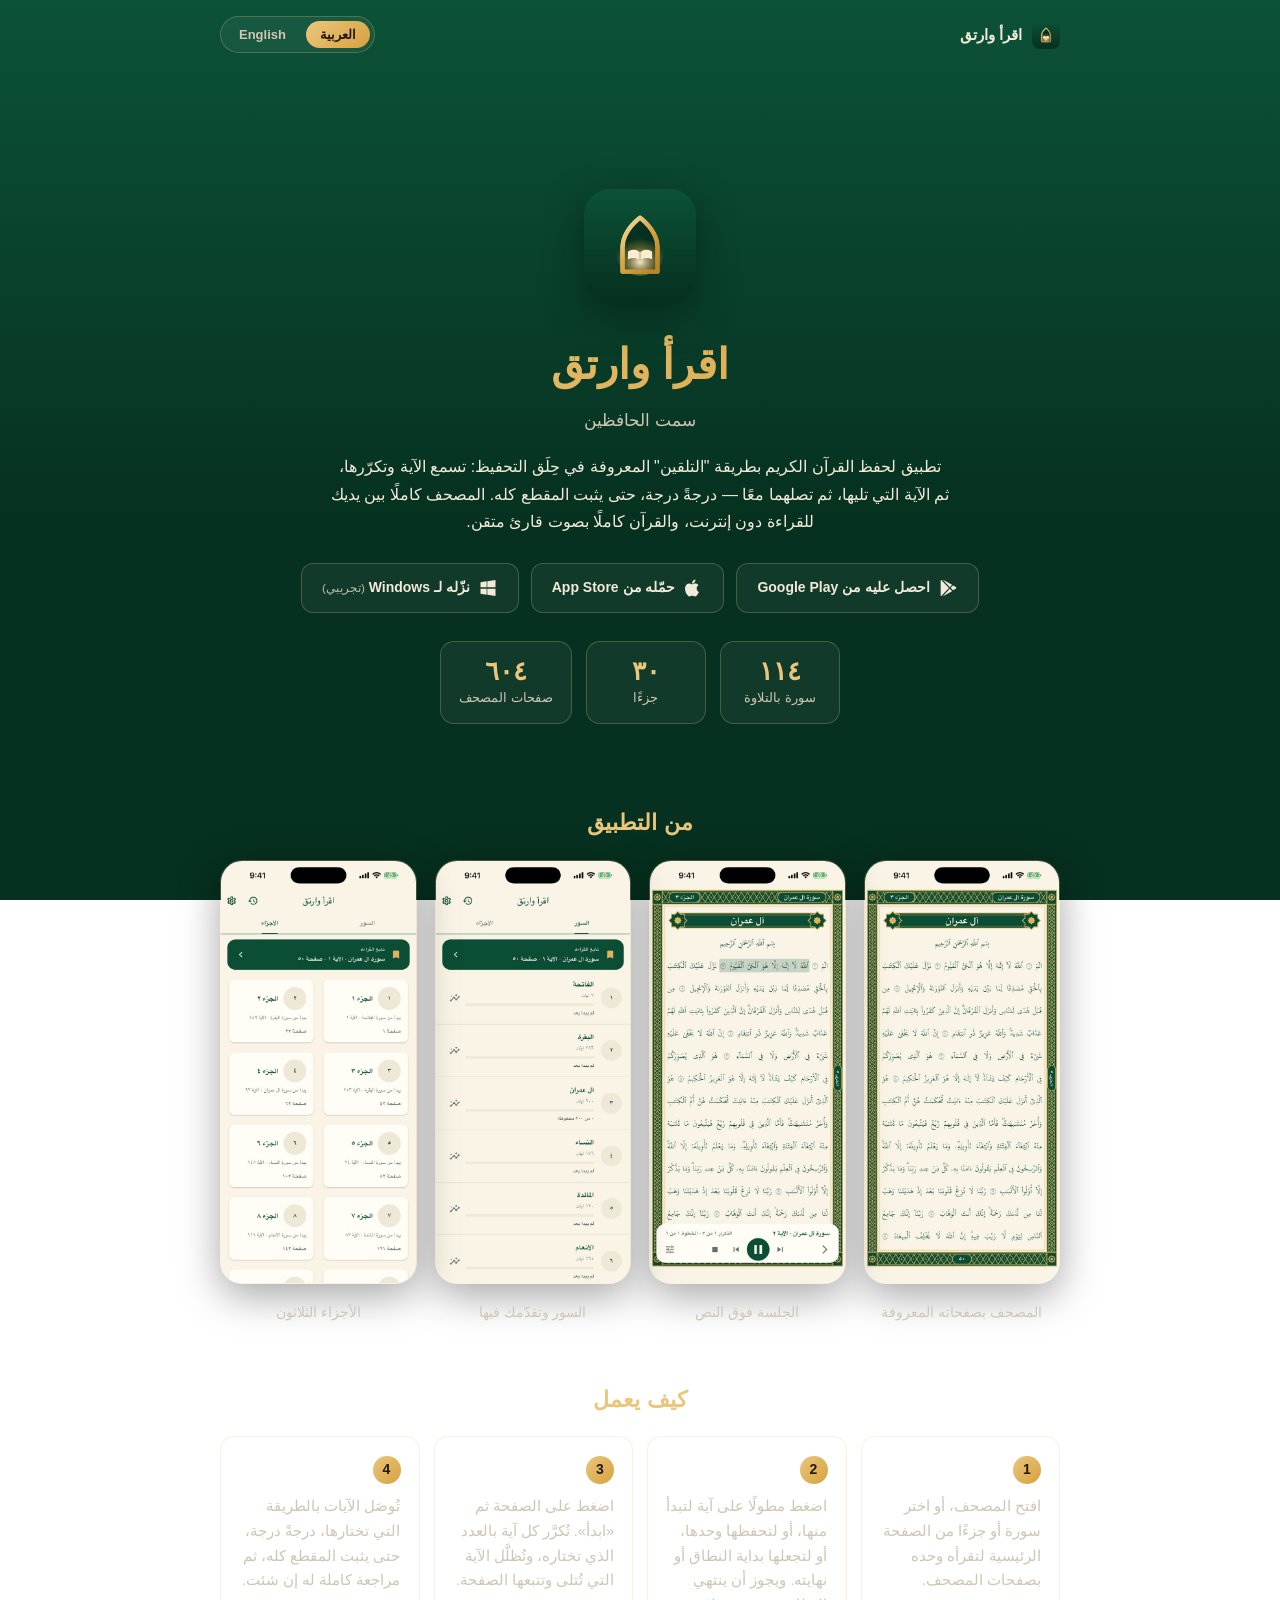
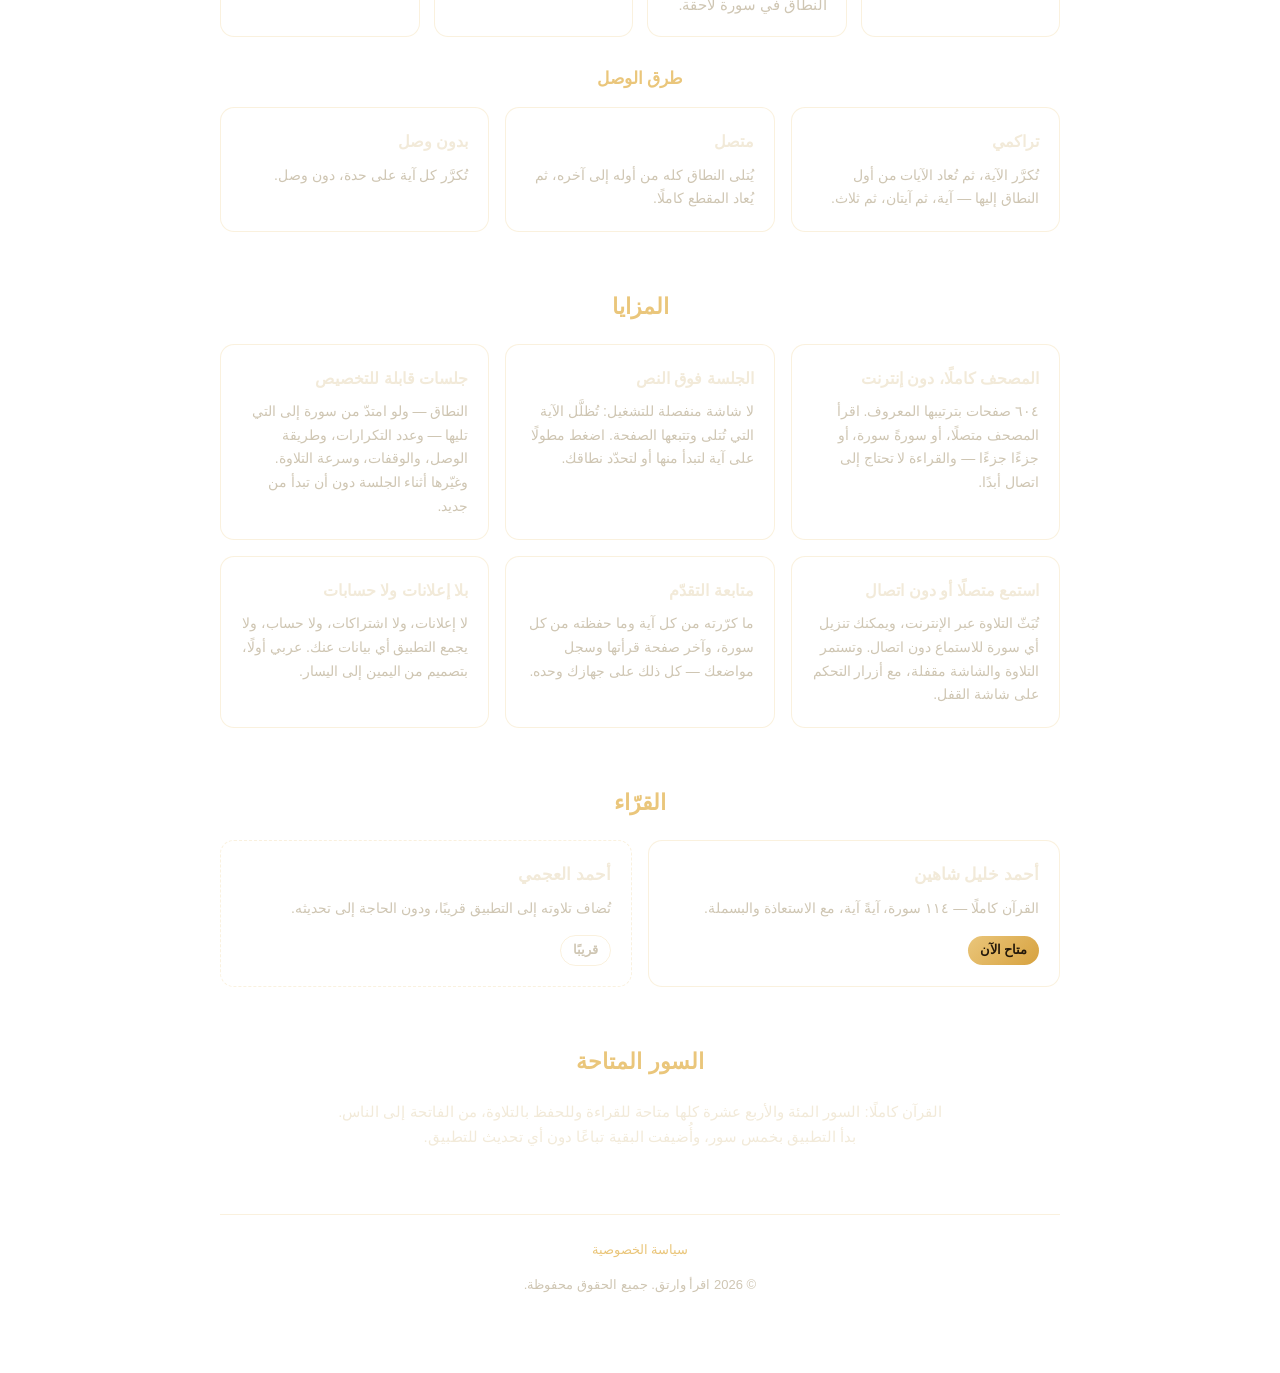
==== commit 840dfe62: "A Windows download beside the two stores The button fetches the zip from this repo's latest GitHub r" ====
--- a/index.html
+++ b/index.html
@@ -60,6 +60,11 @@
         <span data-lang-panel="ar" class="active">حمّله من App Store</span>
         <span data-lang-panel="en">Download on the App Store</span>
       </a>
+      <a class="badge" href="https://github.com/AhmedElsersi/iqra-wartaq/releases/latest/download/iqra-wartaq-windows-x64.zip" download>
+        <svg aria-hidden="true" viewBox="0 0 24 24" width="20" height="20"><path fill="currentColor" d="M3 5.1 10.4 4v7.2H3V5.1Zm0 13.8 7.4 1.1v-7.1H3v6Zm8.2 1.2L21 21.5v-8.6h-9.8v7.2Zm0-16.2v7.3H21V2.5l-9.8 1.4Z"/></svg>
+        <span data-lang-panel="ar" class="active">نزّله لـ Windows <small>(تجريبي)</small></span>
+        <span data-lang-panel="en">Download for Windows <small>(beta)</small></span>
+      </a>
     </div>
 
     <div class="stats">
--- a/style.css
+++ b/style.css
@@ -155,6 +155,11 @@
   color: var(--gold-light);
 }
 
+.badge small {
+  font-weight: 400;
+  opacity: 0.75;
+}
+
 .badge.disabled {
   opacity: 0.7;
   cursor: default;
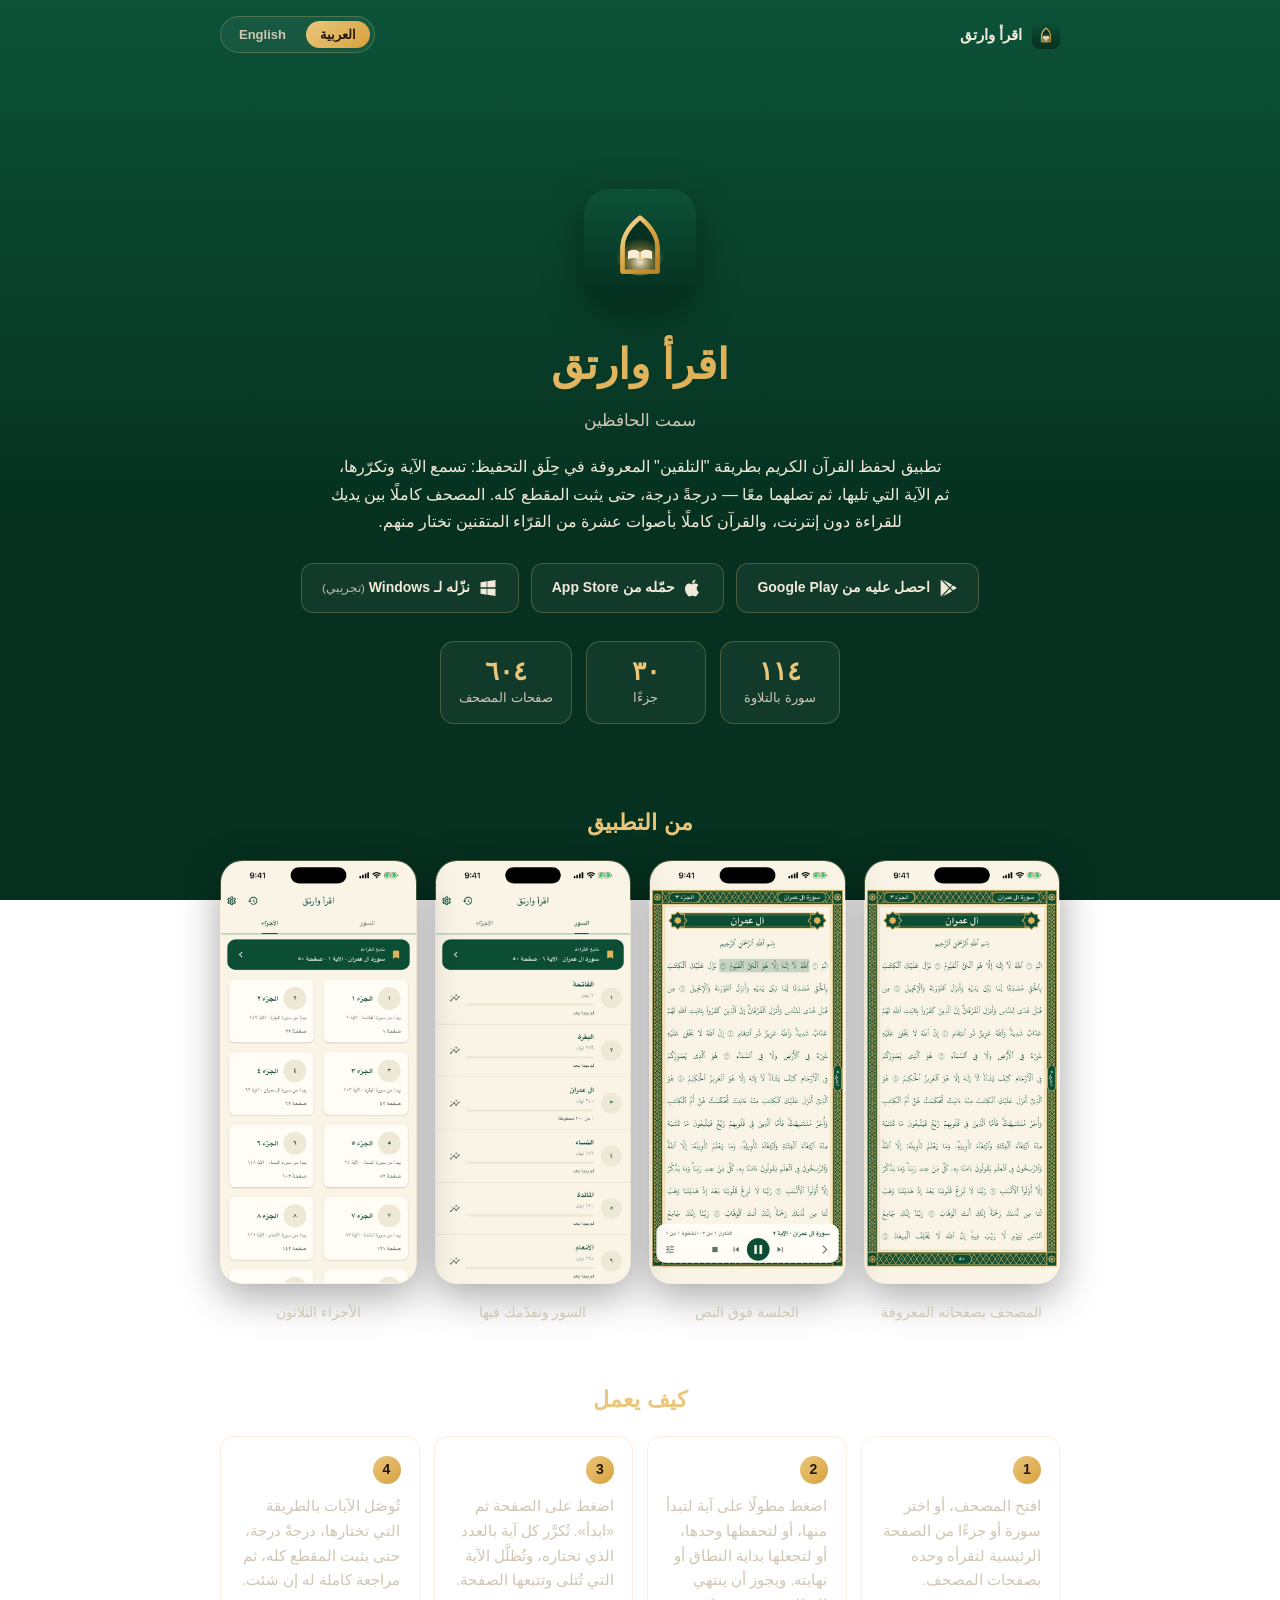
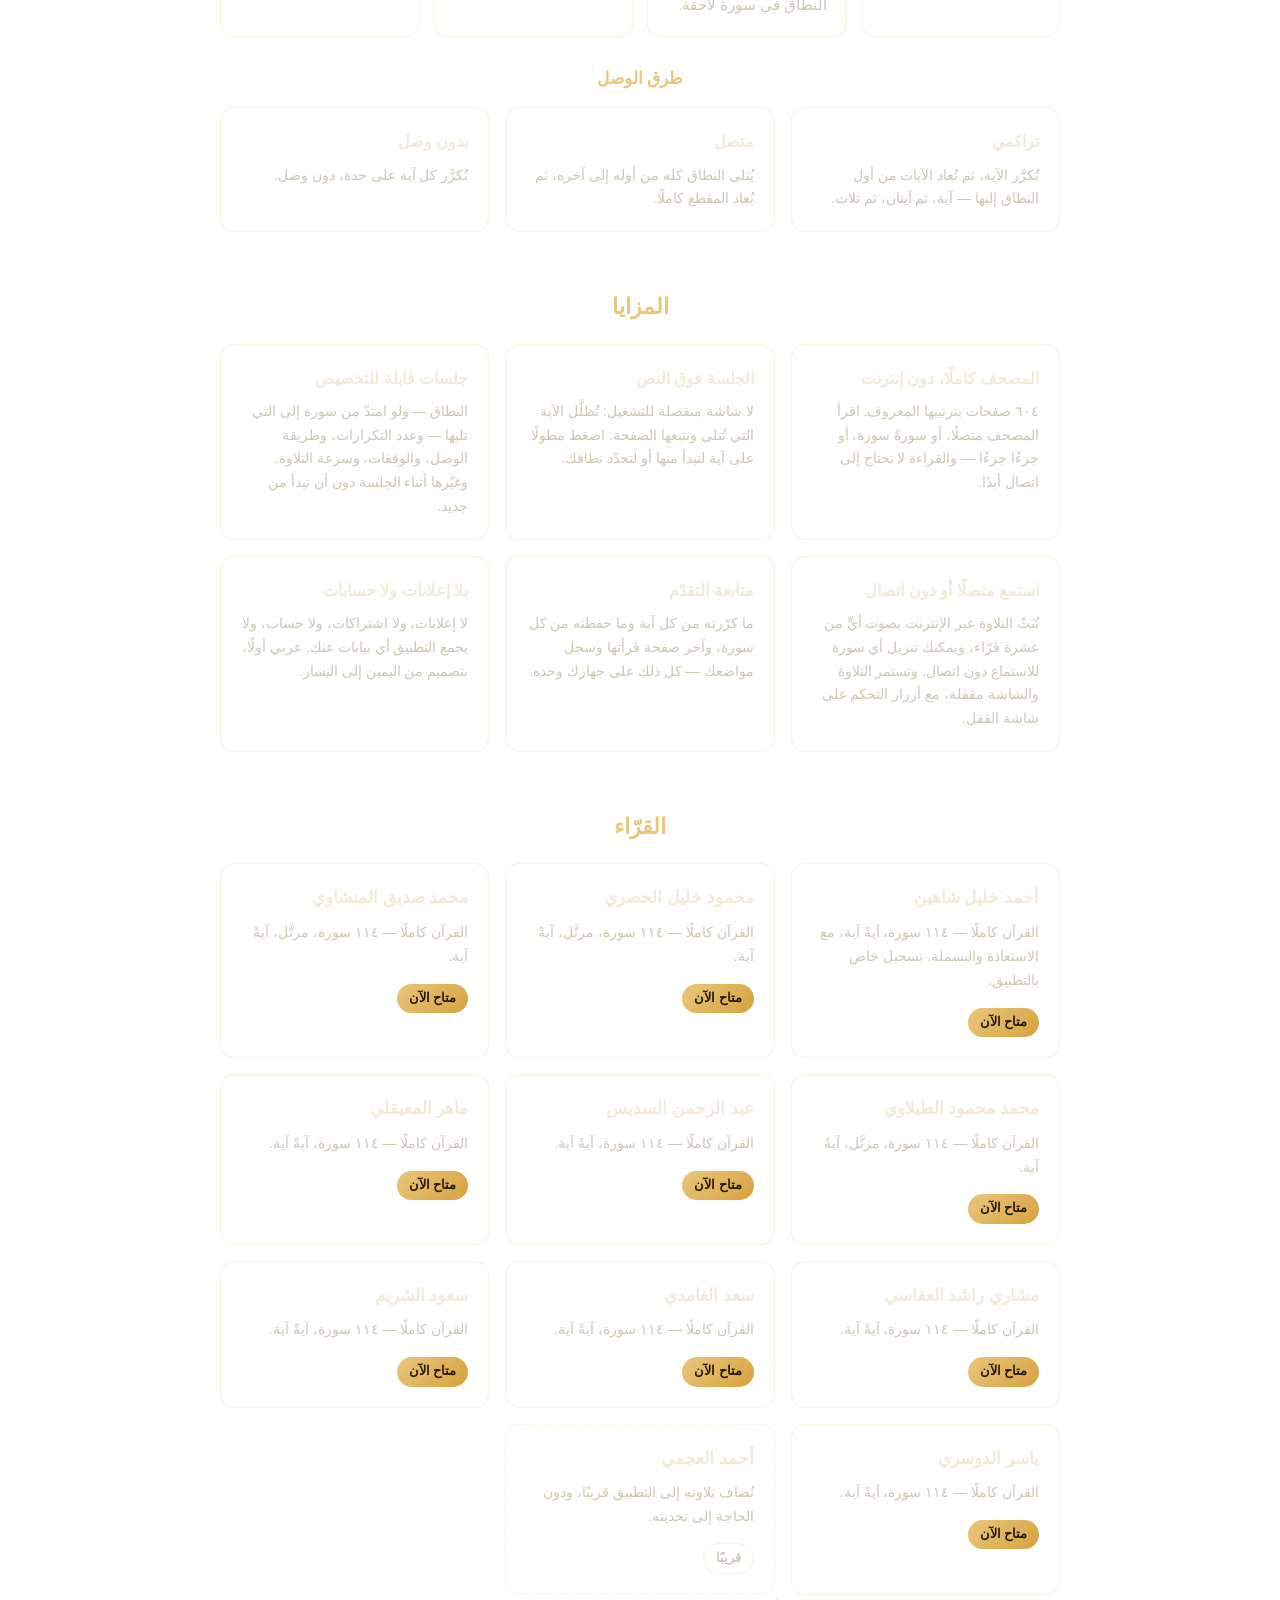
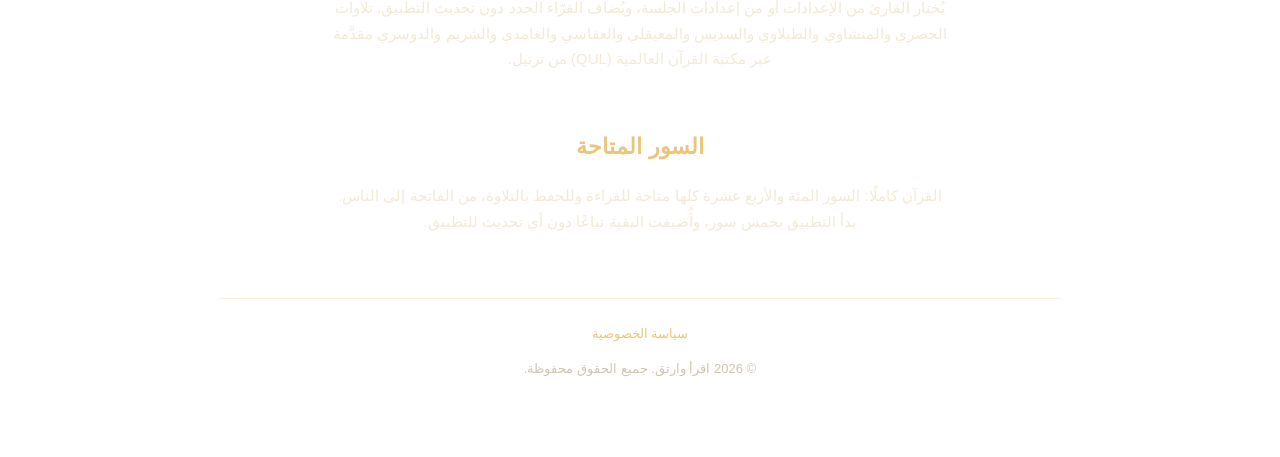
==== commit 2064a00b: "The ten reciters now in the app, and how they arrive Husary, Minshawi, Tablawy, Sudais, Muaiqly, Afa" ====
--- a/index.html
+++ b/index.html
@@ -34,7 +34,7 @@
         تطبيق لحفظ القرآن الكريم بطريقة "التلقين" المعروفة في حِلَق التحفيظ:
         تسمع الآية وتكرّرها، ثم الآية التي تليها، ثم تصلهما معًا — درجةً
         درجة، حتى يثبت المقطع كله. المصحف كاملًا بين يديك للقراءة دون
-        إنترنت، والقرآن كاملًا بصوت قارئ متقن.
+        إنترنت، والقرآن كاملًا بأصوات عشرة من القرّاء المتقنين تختار منهم.
       </p>
     </div>
     <div data-lang-panel="en">
@@ -44,8 +44,8 @@
         A Quran memorization (hifz) app built on talqeen, the method of the
         halaqa: hear an ayah and repeat it, then the next ayah, then both
         joined together — one rung at a time, until the whole passage holds.
-        The whole mushaf to read offline, and the whole Quran in the voice
-        of a careful reciter.
+        The whole mushaf to read offline, and the whole Quran in the voices
+        of ten reciters, yours to choose from.
       </p>
     </div>
 
@@ -211,8 +211,8 @@
       <div class="feature">
         <h3 data-lang-panel="ar" class="active">استمع متصلًا أو دون اتصال</h3>
         <h3 data-lang-panel="en">Stream, or download</h3>
-        <p data-lang-panel="ar" class="active">تُبَثّ التلاوة عبر الإنترنت، ويمكنك تنزيل أي سورة للاستماع دون اتصال. وتستمر التلاوة والشاشة مقفلة، مع أزرار التحكم على شاشة القفل.</p>
-        <p data-lang-panel="en">Recitation streams, and any surah can be downloaded to listen offline. It keeps playing with the screen locked, with controls on the lock screen.</p>
+        <p data-lang-panel="ar" class="active">تُبَثّ التلاوة عبر الإنترنت بصوت أيٍّ من عشرة قرّاء، ويمكنك تنزيل أي سورة للاستماع دون اتصال. وتستمر التلاوة والشاشة مقفلة، مع أزرار التحكم على شاشة القفل.</p>
+        <p data-lang-panel="en">Recitation streams in the voice of any of ten reciters, and any surah can be downloaded to listen offline. It keeps playing with the screen locked, with controls on the lock screen.</p>
       </div>
       <div class="feature">
         <h3 data-lang-panel="ar" class="active">متابعة التقدّم</h3>
@@ -238,8 +238,98 @@
       <div class="reciter">
         <h3 data-lang-panel="ar" class="active">أحمد خليل شاهين</h3>
         <h3 data-lang-panel="en">Ahmed Khalil Shaheen</h3>
-        <p data-lang-panel="ar" class="active">القرآن كاملًا — ١١٤ سورة، آيةً آية، مع الاستعاذة والبسملة.</p>
-        <p data-lang-panel="en">The whole Quran — all 114 surahs, ayah by ayah, with isti'adhah and basmala.</p>
+        <p data-lang-panel="ar" class="active">القرآن كاملًا — ١١٤ سورة، آيةً آية، مع الاستعاذة والبسملة. تسجيل خاص بالتطبيق.</p>
+        <p data-lang-panel="en">The whole Quran — all 114 surahs, ayah by ayah, with isti'adhah and basmala. Recorded for the app.</p>
+        <span class="tag available">
+          <span data-lang-panel="ar" class="active">متاح الآن</span>
+          <span data-lang-panel="en">Available now</span>
+        </span>
+      </div>
+      <div class="reciter">
+        <h3 data-lang-panel="ar" class="active">محمود خليل الحصري</h3>
+        <h3 data-lang-panel="en">Mahmoud Khalil Al-Husary</h3>
+        <p data-lang-panel="ar" class="active">القرآن كاملًا — ١١٤ سورة، مرتَّل، آيةً آية.</p>
+        <p data-lang-panel="en">The whole Quran — all 114 surahs, murattal, ayah by ayah.</p>
+        <span class="tag available">
+          <span data-lang-panel="ar" class="active">متاح الآن</span>
+          <span data-lang-panel="en">Available now</span>
+        </span>
+      </div>
+      <div class="reciter">
+        <h3 data-lang-panel="ar" class="active">محمد صديق المنشاوي</h3>
+        <h3 data-lang-panel="en">Muhammad Siddiq Al-Minshawi</h3>
+        <p data-lang-panel="ar" class="active">القرآن كاملًا — ١١٤ سورة، مرتَّل، آيةً آية.</p>
+        <p data-lang-panel="en">The whole Quran — all 114 surahs, murattal, ayah by ayah.</p>
+        <span class="tag available">
+          <span data-lang-panel="ar" class="active">متاح الآن</span>
+          <span data-lang-panel="en">Available now</span>
+        </span>
+      </div>
+      <div class="reciter">
+        <h3 data-lang-panel="ar" class="active">محمد محمود الطبلاوي</h3>
+        <h3 data-lang-panel="en">Mohamed Mahmoud El-Tablawy</h3>
+        <p data-lang-panel="ar" class="active">القرآن كاملًا — ١١٤ سورة، مرتَّل، آيةً آية.</p>
+        <p data-lang-panel="en">The whole Quran — all 114 surahs, murattal, ayah by ayah.</p>
+        <span class="tag available">
+          <span data-lang-panel="ar" class="active">متاح الآن</span>
+          <span data-lang-panel="en">Available now</span>
+        </span>
+      </div>
+      <div class="reciter">
+        <h3 data-lang-panel="ar" class="active">عبد الرحمن السديس</h3>
+        <h3 data-lang-panel="en">Abdulrahman Al-Sudais</h3>
+        <p data-lang-panel="ar" class="active">القرآن كاملًا — ١١٤ سورة، آيةً آية.</p>
+        <p data-lang-panel="en">The whole Quran — all 114 surahs, ayah by ayah.</p>
+        <span class="tag available">
+          <span data-lang-panel="ar" class="active">متاح الآن</span>
+          <span data-lang-panel="en">Available now</span>
+        </span>
+      </div>
+      <div class="reciter">
+        <h3 data-lang-panel="ar" class="active">ماهر المعيقلي</h3>
+        <h3 data-lang-panel="en">Maher Al-Muaiqly</h3>
+        <p data-lang-panel="ar" class="active">القرآن كاملًا — ١١٤ سورة، آيةً آية.</p>
+        <p data-lang-panel="en">The whole Quran — all 114 surahs, ayah by ayah.</p>
+        <span class="tag available">
+          <span data-lang-panel="ar" class="active">متاح الآن</span>
+          <span data-lang-panel="en">Available now</span>
+        </span>
+      </div>
+      <div class="reciter">
+        <h3 data-lang-panel="ar" class="active">مشاري راشد العفاسي</h3>
+        <h3 data-lang-panel="en">Mishari Rashid Al-Afasy</h3>
+        <p data-lang-panel="ar" class="active">القرآن كاملًا — ١١٤ سورة، آيةً آية.</p>
+        <p data-lang-panel="en">The whole Quran — all 114 surahs, ayah by ayah.</p>
+        <span class="tag available">
+          <span data-lang-panel="ar" class="active">متاح الآن</span>
+          <span data-lang-panel="en">Available now</span>
+        </span>
+      </div>
+      <div class="reciter">
+        <h3 data-lang-panel="ar" class="active">سعد الغامدي</h3>
+        <h3 data-lang-panel="en">Saad Al-Ghamdi</h3>
+        <p data-lang-panel="ar" class="active">القرآن كاملًا — ١١٤ سورة، آيةً آية.</p>
+        <p data-lang-panel="en">The whole Quran — all 114 surahs, ayah by ayah.</p>
+        <span class="tag available">
+          <span data-lang-panel="ar" class="active">متاح الآن</span>
+          <span data-lang-panel="en">Available now</span>
+        </span>
+      </div>
+      <div class="reciter">
+        <h3 data-lang-panel="ar" class="active">سعود الشريم</h3>
+        <h3 data-lang-panel="en">Saud Al-Shuraim</h3>
+        <p data-lang-panel="ar" class="active">القرآن كاملًا — ١١٤ سورة، آيةً آية.</p>
+        <p data-lang-panel="en">The whole Quran — all 114 surahs, ayah by ayah.</p>
+        <span class="tag available">
+          <span data-lang-panel="ar" class="active">متاح الآن</span>
+          <span data-lang-panel="en">Available now</span>
+        </span>
+      </div>
+      <div class="reciter">
+        <h3 data-lang-panel="ar" class="active">ياسر الدوسري</h3>
+        <h3 data-lang-panel="en">Yasser Al-Dosari</h3>
+        <p data-lang-panel="ar" class="active">القرآن كاملًا — ١١٤ سورة، آيةً آية.</p>
+        <p data-lang-panel="en">The whole Quran — all 114 surahs, ayah by ayah.</p>
         <span class="tag available">
           <span data-lang-panel="ar" class="active">متاح الآن</span>
           <span data-lang-panel="en">Available now</span>
@@ -256,6 +346,12 @@
         </span>
       </div>
     </div>
+    <p class="all-surahs active" data-lang-panel="ar">
+      يُختار القارئ من الإعدادات أو من إعدادات الجلسة، ويُضاف القرّاء الجدد دون تحديث التطبيق. تلاوات الحصري والمنشاوي والطبلاوي والسديس والمعيقلي والعفاسي والغامدي والشريم والدوسري مقدَّمة عبر مكتبة القرآن العالمية (QUL) من ترتيل.
+    </p>
+    <p class="all-surahs" data-lang-panel="en">
+      Choose the reciter in Settings or in the session settings; new reciters arrive without an app update. The recitations of Al-Husary, Al-Minshawi, El-Tablawy, Al-Sudais, Al-Muaiqly, Al-Afasy, Al-Ghamdi, Al-Shuraim and Al-Dosari are served through Tarteel's Quranic Universal Library (QUL).
+    </p>
   </section>
 
   <section>
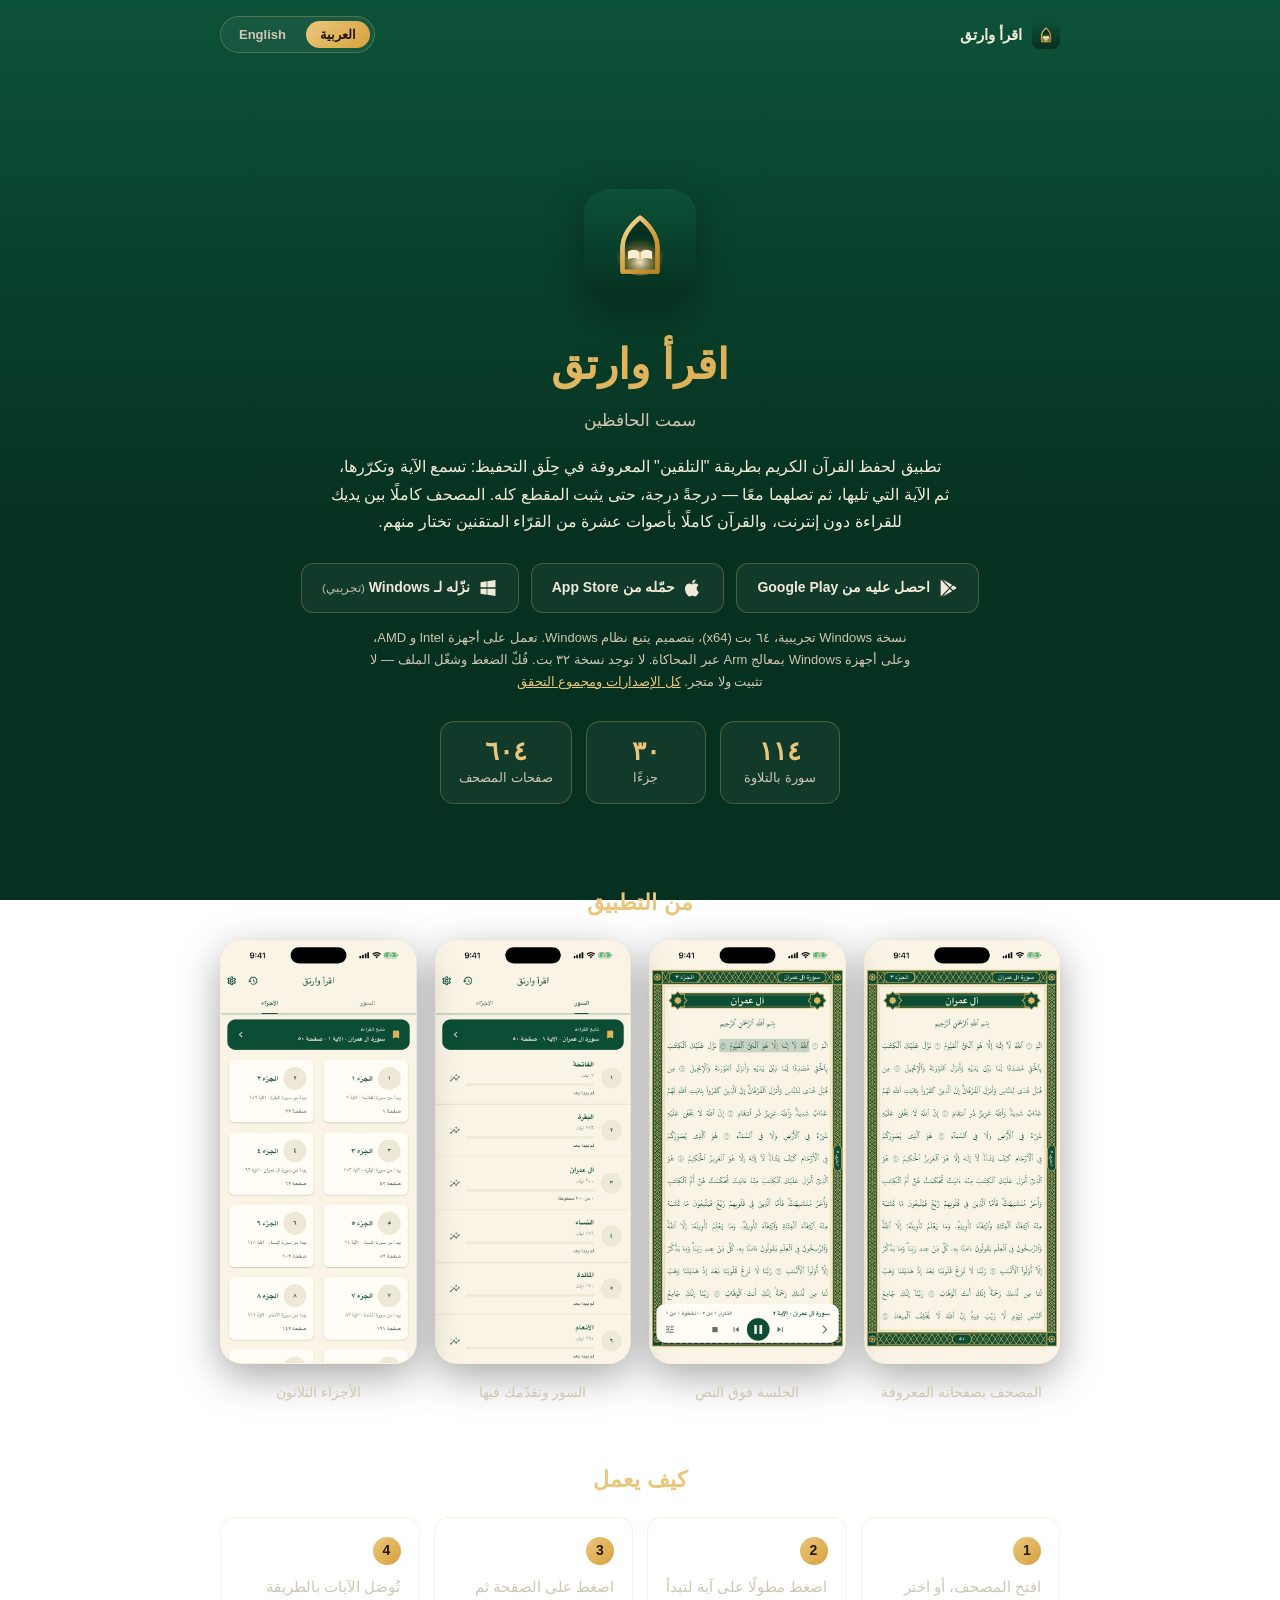
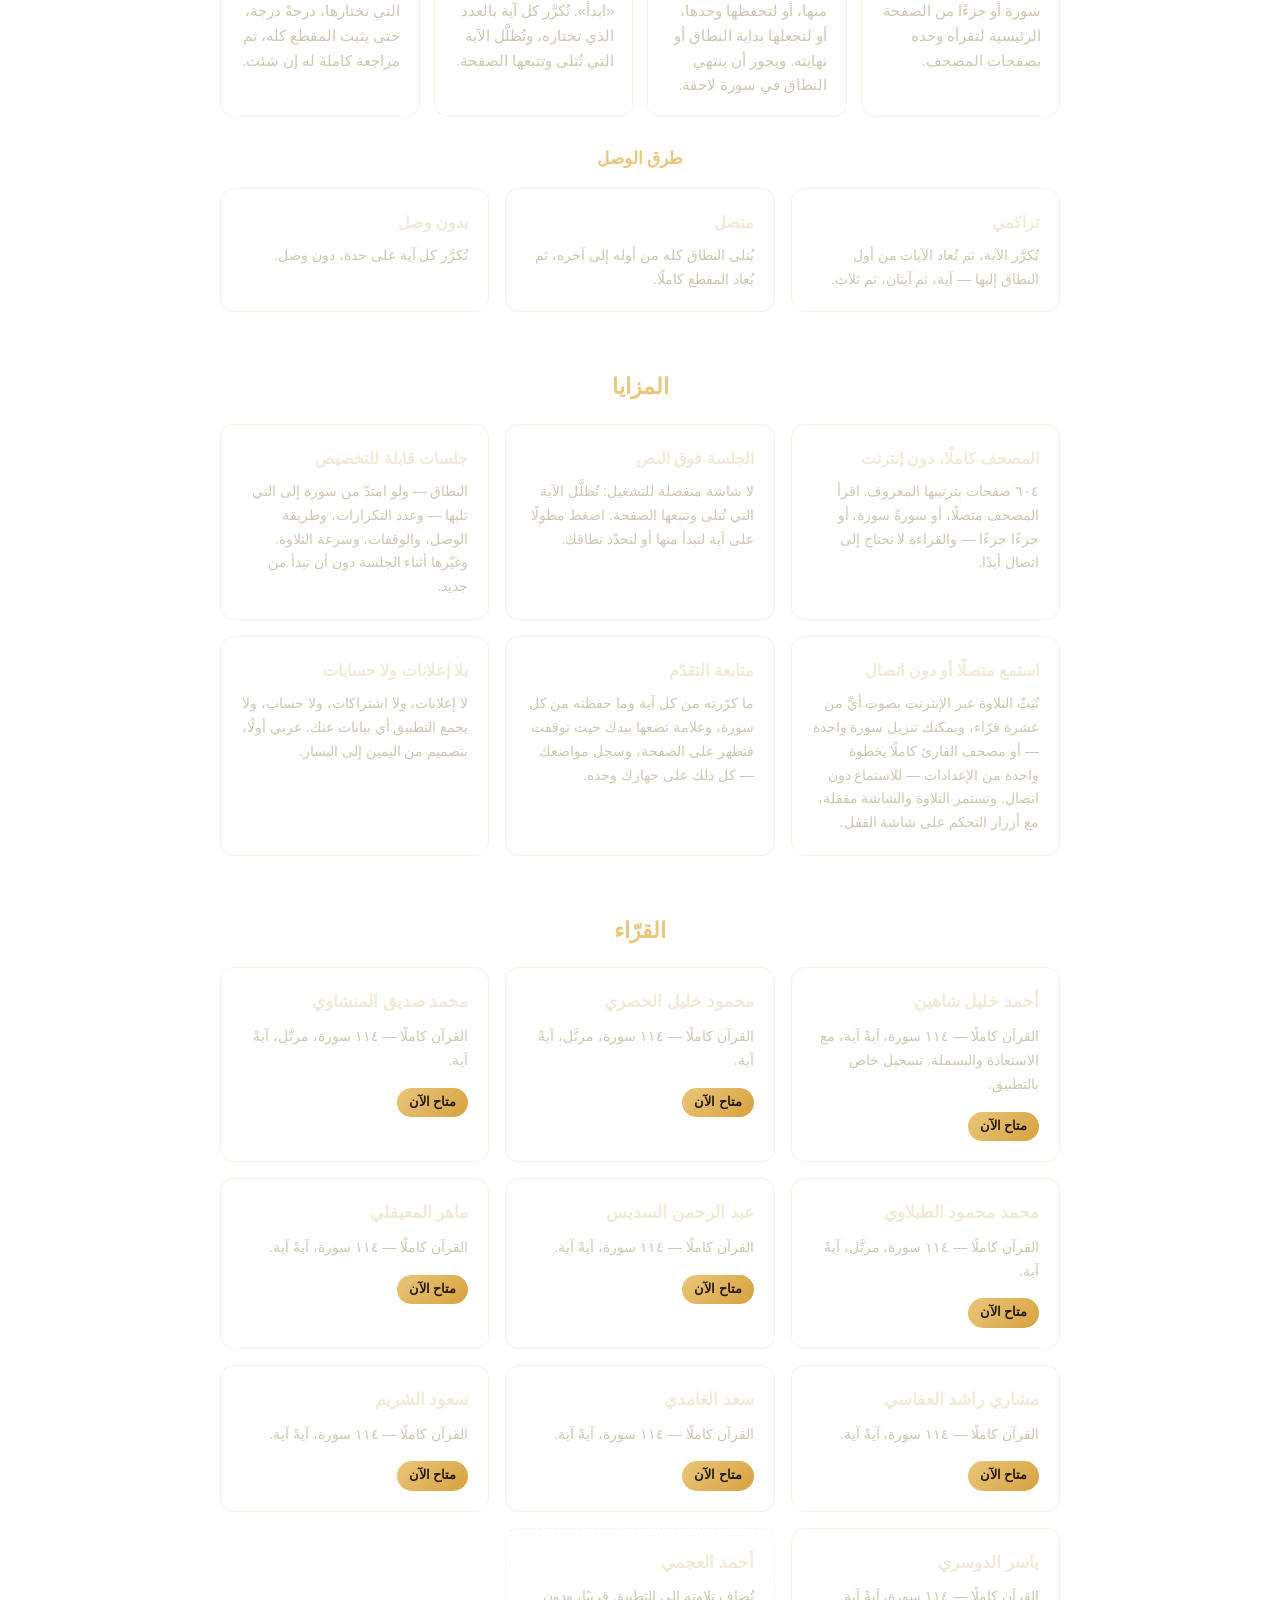
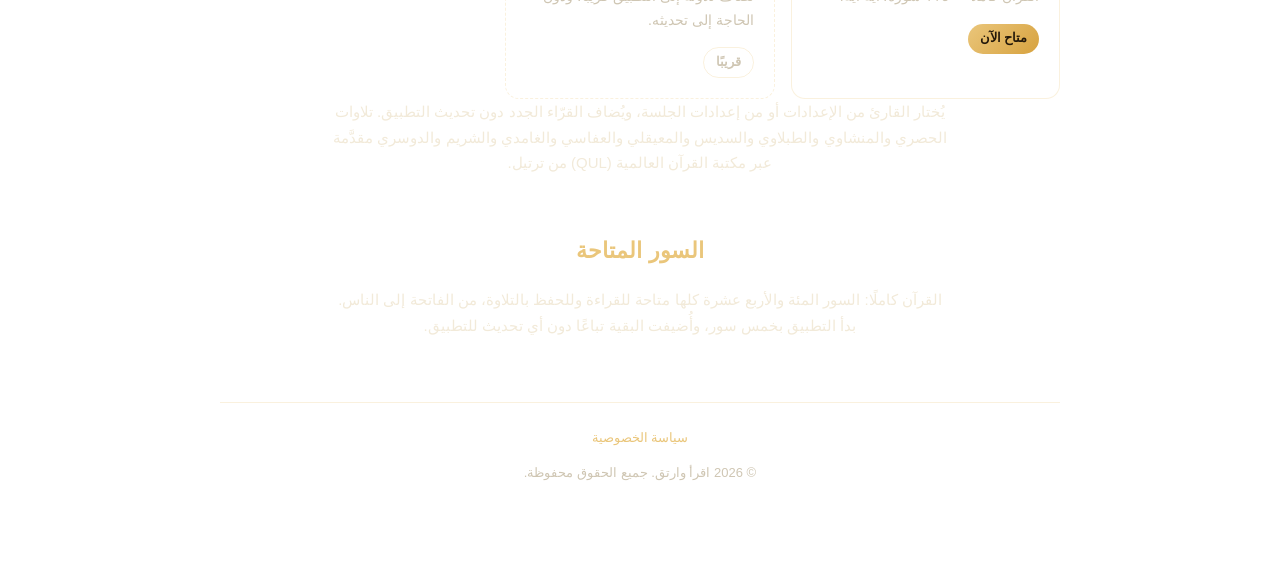
==== commit f6dba1ed: "What the app does now, and what the Windows download is A surah at a time was the whole of the offli" ====
--- a/index.html
+++ b/index.html
@@ -65,6 +65,22 @@
         <span data-lang-panel="ar" class="active">نزّله لـ Windows <small>(تجريبي)</small></span>
         <span data-lang-panel="en">Download for Windows <small>(beta)</small></span>
       </a>
+    </div>
+
+    <div class="downloads-note">
+      <p data-lang-panel="ar" class="active">
+        نسخة Windows تجريبية، ٦٤ بت (x64)، بتصميم يتبع نظام Windows. تعمل على
+        أجهزة Intel و AMD، وعلى أجهزة Windows بمعالج Arm عبر المحاكاة. لا توجد
+        نسخة ٣٢ بت. فُكّ الضغط وشغّل الملف — لا تثبيت ولا متجر.
+        <a href="https://github.com/AhmedElsersi/iqra-wartaq/releases/latest" target="_blank" rel="noopener">كل الإصدارات ومجموع التحقق</a>
+      </p>
+      <p data-lang-panel="en">
+        The Windows build is a beta, 64-bit (x64), with a look that follows
+        Windows. It runs on Intel and AMD machines, and on Windows on Arm
+        under emulation. There is no 32-bit build. Unzip it and run it —
+        nothing is installed and no store is involved.
+        <a href="https://github.com/AhmedElsersi/iqra-wartaq/releases/latest" target="_blank" rel="noopener">All releases and checksums</a>
+      </p>
     </div>
 
     <div class="stats">
@@ -211,14 +227,14 @@
       <div class="feature">
         <h3 data-lang-panel="ar" class="active">استمع متصلًا أو دون اتصال</h3>
         <h3 data-lang-panel="en">Stream, or download</h3>
-        <p data-lang-panel="ar" class="active">تُبَثّ التلاوة عبر الإنترنت بصوت أيٍّ من عشرة قرّاء، ويمكنك تنزيل أي سورة للاستماع دون اتصال. وتستمر التلاوة والشاشة مقفلة، مع أزرار التحكم على شاشة القفل.</p>
-        <p data-lang-panel="en">Recitation streams in the voice of any of ten reciters, and any surah can be downloaded to listen offline. It keeps playing with the screen locked, with controls on the lock screen.</p>
+        <p data-lang-panel="ar" class="active">تُبَثّ التلاوة عبر الإنترنت بصوت أيٍّ من عشرة قرّاء، ويمكنك تنزيل سورة واحدة — أو مصحف القارئ كاملًا بخطوة واحدة من الإعدادات — للاستماع دون اتصال. وتستمر التلاوة والشاشة مقفلة، مع أزرار التحكم على شاشة القفل.</p>
+        <p data-lang-panel="en">Recitation streams in the voice of any of ten reciters, and you can download one surah — or a reciter’s whole mushaf in a single step from the settings — to listen offline. It keeps playing with the screen locked, with controls on the lock screen.</p>
       </div>
       <div class="feature">
         <h3 data-lang-panel="ar" class="active">متابعة التقدّم</h3>
         <h3 data-lang-panel="en">Progress tracking</h3>
-        <p data-lang-panel="ar" class="active">ما كرّرته من كل آية وما حفظته من كل سورة، وآخر صفحة قرأتها وسجل مواضعك — كل ذلك على جهازك وحده.</p>
-        <p data-lang-panel="en">How often you have repeated each ayah, what you have memorized of each surah, the last page you read and your recent places — all of it on your device only.</p>
+        <p data-lang-panel="ar" class="active">ما كرّرته من كل آية وما حفظته من كل سورة، وعلامة تضعها بيدك حيث توقفت فتظهر على الصفحة، وسجل مواضعك — كل ذلك على جهازك وحده.</p>
+        <p data-lang-panel="en">How often you have repeated each ayah, what you have memorized of each surah, a mark you set by hand where you stopped that shows on the page itself, and your recent places — all of it on your device only.</p>
       </div>
       <div class="feature">
         <h3 data-lang-panel="ar" class="active">بلا إعلانات ولا حسابات</h3>
--- a/style.css
+++ b/style.css
@@ -165,6 +165,21 @@
   cursor: default;
 }
 
+/* The aside under the badges: what the Windows build is, and what it is not.
+   Quieter than the pitch above it, and narrower than the badges, so it reads
+   as a footnote to them rather than as another claim. */
+.downloads-note {
+  max-width: 560px;
+  margin: 14px auto 0;
+  font-size: 13px;
+  line-height: 1.7;
+  color: var(--ink-dim);
+}
+
+.downloads-note a {
+  color: var(--gold-light);
+}
+
 section {
   margin-top: 56px;
 }
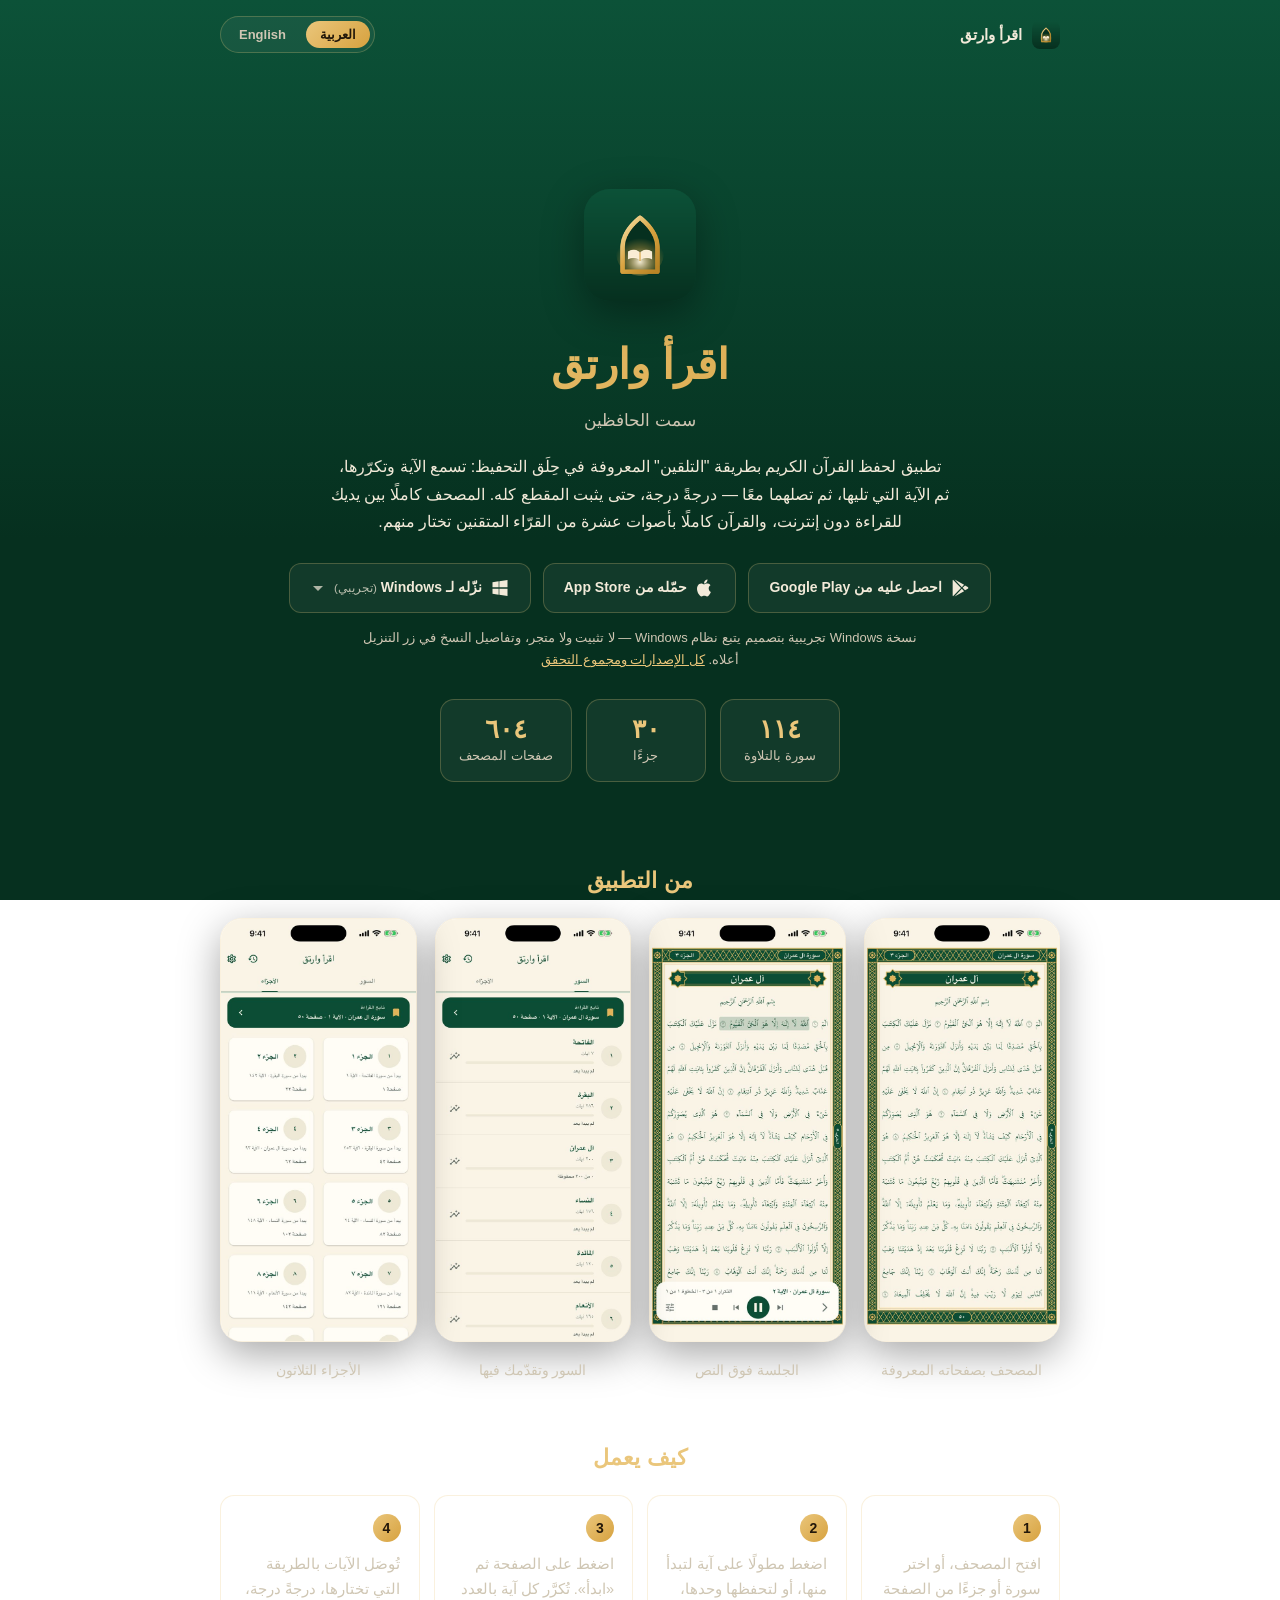
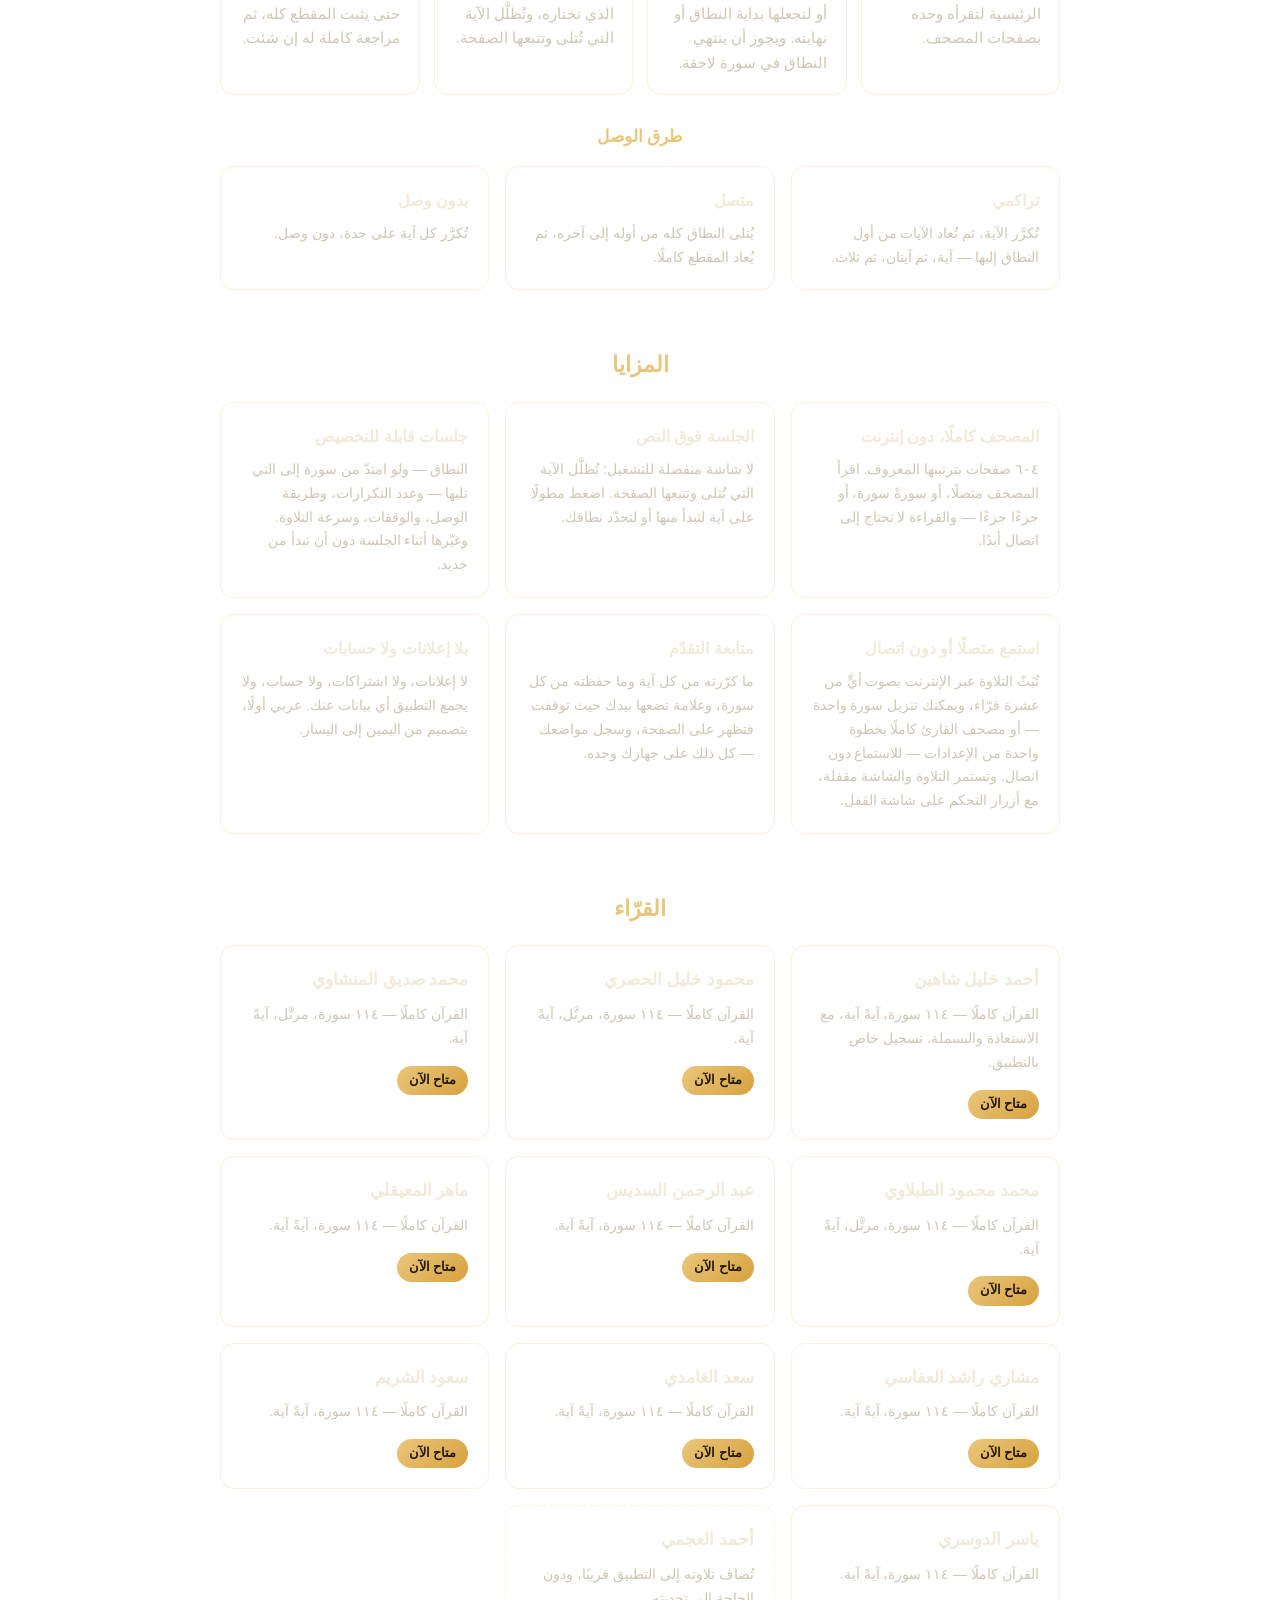
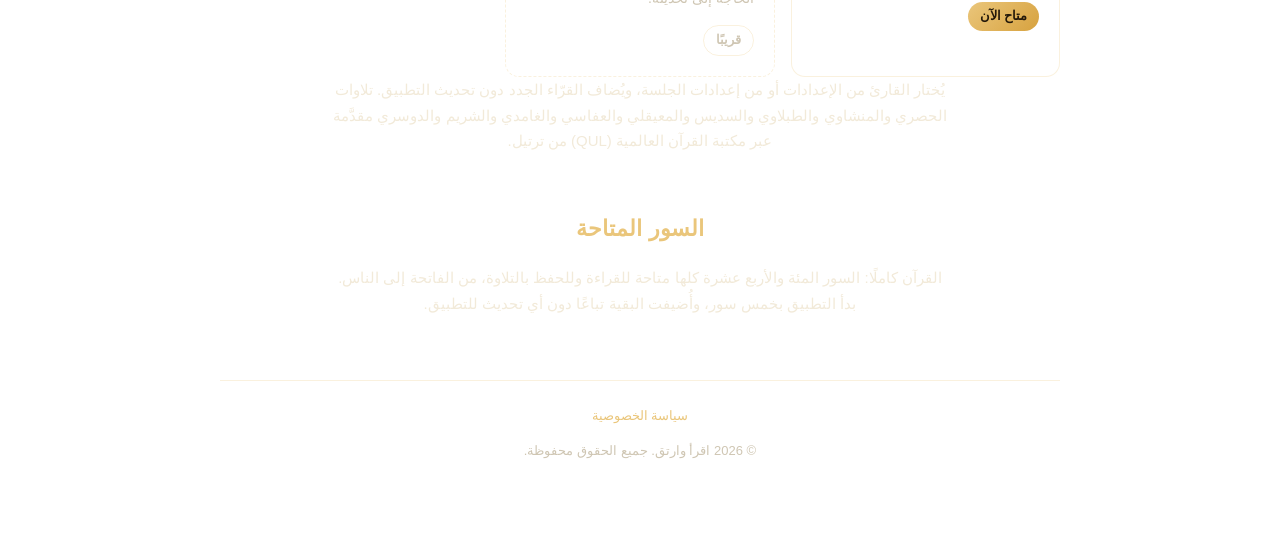
==== commit a7097b11: "The Windows download asks which Windows One button cannot answer "64-bit or 32-bit?", so it no longe" ====
--- a/index.html
+++ b/index.html
@@ -60,25 +60,60 @@
         <span data-lang-panel="ar" class="active">حمّله من App Store</span>
         <span data-lang-panel="en">Download on the App Store</span>
       </a>
-      <a class="badge" href="https://github.com/AhmedElsersi/iqra-wartaq/releases/latest/download/iqra-wartaq-windows-x64.zip" download>
-        <svg aria-hidden="true" viewBox="0 0 24 24" width="20" height="20"><path fill="currentColor" d="M3 5.1 10.4 4v7.2H3V5.1Zm0 13.8 7.4 1.1v-7.1H3v6Zm8.2 1.2L21 21.5v-8.6h-9.8v7.2Zm0-16.2v7.3H21V2.5l-9.8 1.4Z"/></svg>
-        <span data-lang-panel="ar" class="active">نزّله لـ Windows <small>(تجريبي)</small></span>
-        <span data-lang-panel="en">Download for Windows <small>(beta)</small></span>
-      </a>
+      <details class="winpick">
+        <summary class="badge">
+          <svg aria-hidden="true" viewBox="0 0 24 24" width="20" height="20"><path fill="currentColor" d="M3 5.1 10.4 4v7.2H3V5.1Zm0 13.8 7.4 1.1v-7.1H3v6Zm8.2 1.2L21 21.5v-8.6h-9.8v7.2Zm0-16.2v7.3H21V2.5l-9.8 1.4Z"/></svg>
+          <span data-lang-panel="ar" class="active">نزّله لـ Windows <small>(تجريبي)</small></span>
+          <span data-lang-panel="en">Download for Windows <small>(beta)</small></span>
+          <svg class="caret" aria-hidden="true" viewBox="0 0 24 24" width="16" height="16"><path fill="currentColor" d="M12 16.5 4.5 9h15L12 16.5Z"/></svg>
+        </summary>
+
+        <div class="winpick-body">
+          <p class="winpick-ask">
+            <span data-lang-panel="ar" class="active">اختر نوع نظام Windows لديك:</span>
+            <span data-lang-panel="en">Choose your type of Windows:</span>
+          </p>
+
+          <a class="winopt" href="https://github.com/AhmedElsersi/iqra-wartaq/releases/latest/download/iqra-wartaq-windows-x64.zip" download>
+            <strong>
+              <span data-lang-panel="ar" class="active">Windows ‏64 بت <small>(x64)</small></span>
+              <span data-lang-panel="en">Windows 64-bit <small>(x64)</small></span>
+            </strong>
+            <span class="winopt-note">
+              <span data-lang-panel="ar" class="active">ويندوز 10 أو أحدث — وهذا ما تعمل به جميع الأجهزة الحديثة: Intel و AMD، وأجهزة Windows بمعالج Arm كذلك. ملف مضغوط لا يحتاج إلى تثبيت: فُكّ ضغطه كاملًا ثم شغّل mirqat.exe. بداخله ملف «طريقة التشغيل» بالعربية.</span>
+              <span data-lang-panel="en">Windows 10 or newer — what every recent machine runs: Intel, AMD, and Windows on Arm too. A zip, nothing installed: extract the whole folder and run mirqat.exe. A "How to run" file is inside it.</span>
+            </span>
+          </a>
+
+          <div class="winopt unavailable">
+            <strong>
+              <span data-lang-panel="ar" class="active">Windows ‏32 بت <small>(x86)</small> — غير متاحة</span>
+              <span data-lang-panel="en">Windows 32-bit <small>(x86)</small> — not available</span>
+            </strong>
+            <span class="winopt-note">
+              <span data-lang-panel="ar" class="active">لا توجد نسخة 32 بت من التطبيق، وليست مؤجّلة: إطار العمل الذي بُني به التطبيق لا يُنتج ملفات 32 بت لنظام Windows أصلًا. التطبيق يحتاج إلى Windows ‏64 بت.</span>
+              <span data-lang-panel="en">There is no 32-bit build, and it is not merely pending: the framework this app is built with produces no 32-bit Windows binaries at all. The app needs 64-bit Windows.</span>
+            </span>
+          </div>
+
+          <p class="winpick-hint">
+            <span data-lang-panel="ar" class="active">كيف أعرف نوع نظامي؟ الإعدادات ← النظام ← حول ← نوع النظام.</span>
+            <span data-lang-panel="en">Not sure which you have? Settings → System → About → System type.</span>
+          </p>
+        </div>
+      </details>
     </div>
 
     <div class="downloads-note">
       <p data-lang-panel="ar" class="active">
-        نسخة Windows تجريبية، ٦٤ بت (x64)، بتصميم يتبع نظام Windows. تعمل على
-        أجهزة Intel و AMD، وعلى أجهزة Windows بمعالج Arm عبر المحاكاة. لا توجد
-        نسخة ٣٢ بت. فُكّ الضغط وشغّل الملف — لا تثبيت ولا متجر.
+        نسخة Windows تجريبية بتصميم يتبع نظام Windows — لا تثبيت ولا متجر،
+        وتفاصيل النسخ في زر التنزيل أعلاه.
         <a href="https://github.com/AhmedElsersi/iqra-wartaq/releases/latest" target="_blank" rel="noopener">كل الإصدارات ومجموع التحقق</a>
       </p>
       <p data-lang-panel="en">
-        The Windows build is a beta, 64-bit (x64), with a look that follows
-        Windows. It runs on Intel and AMD machines, and on Windows on Arm
-        under emulation. There is no 32-bit build. Unzip it and run it —
-        nothing is installed and no store is involved.
+        The Windows build is a beta, with a look that follows Windows —
+        nothing installed and no store involved. Which build to take is in
+        the download button above.
         <a href="https://github.com/AhmedElsersi/iqra-wartaq/releases/latest" target="_blank" rel="noopener">All releases and checksums</a>
       </p>
     </div>
--- a/style.css
+++ b/style.css
@@ -178,6 +178,108 @@
 
 .downloads-note a {
   color: var(--gold-light);
+}
+
+/* The Windows download asks which Windows first, so it is a details element
+   rather than a link: closed, a badge beside the two stores; open, a row of
+   its own beneath them with the two architectures in it. No script — a
+   details element opens on a click and on a key by itself. */
+.winpick {
+  display: flex;
+  flex-direction: column;
+  align-items: center;
+  gap: 12px;
+}
+
+.winpick[open] {
+  flex: 1 0 100%;
+}
+
+.winpick > summary {
+  cursor: pointer;
+  list-style: none;
+}
+
+.winpick > summary::-webkit-details-marker {
+  display: none;
+}
+
+.winpick > summary:hover,
+.winpick > summary:focus-visible {
+  border-color: var(--gold);
+  color: var(--gold-light);
+}
+
+.winpick .caret {
+  opacity: 0.7;
+  transition: transform 0.15s ease;
+}
+
+.winpick[open] .caret {
+  transform: rotate(180deg);
+}
+
+.winpick-body {
+  width: 100%;
+  max-width: 460px;
+  text-align: start;
+  background: var(--card-bg);
+  border: 1px solid var(--card-border);
+  border-radius: 14px;
+  padding: 16px;
+}
+
+.winpick-ask {
+  margin: 0 0 12px;
+  font-weight: 600;
+}
+
+.winopt {
+  display: block;
+  padding: 12px 14px;
+  border: 1px solid var(--card-border);
+  border-radius: 12px;
+  color: var(--ink);
+  text-decoration: none;
+}
+
+.winopt + .winopt {
+  margin-top: 10px;
+}
+
+a.winopt:hover,
+a.winopt:focus-visible {
+  border-color: var(--gold);
+}
+
+.winopt strong {
+  display: block;
+  font-size: 15px;
+}
+
+.winopt small {
+  font-weight: 400;
+  opacity: 0.75;
+}
+
+.winopt-note {
+  display: block;
+  margin-top: 4px;
+  font-size: 13px;
+  line-height: 1.6;
+  color: var(--ink-dim);
+}
+
+/* No 32-bit build exists, so that choice is shown and explained rather than
+   hidden: a reader on a 32-bit machine is owed the reason, not a dead link. */
+.winopt.unavailable {
+  opacity: 0.7;
+}
+
+.winpick-hint {
+  margin: 12px 0 0;
+  font-size: 13px;
+  color: var(--ink-dim);
 }
 
 section {
